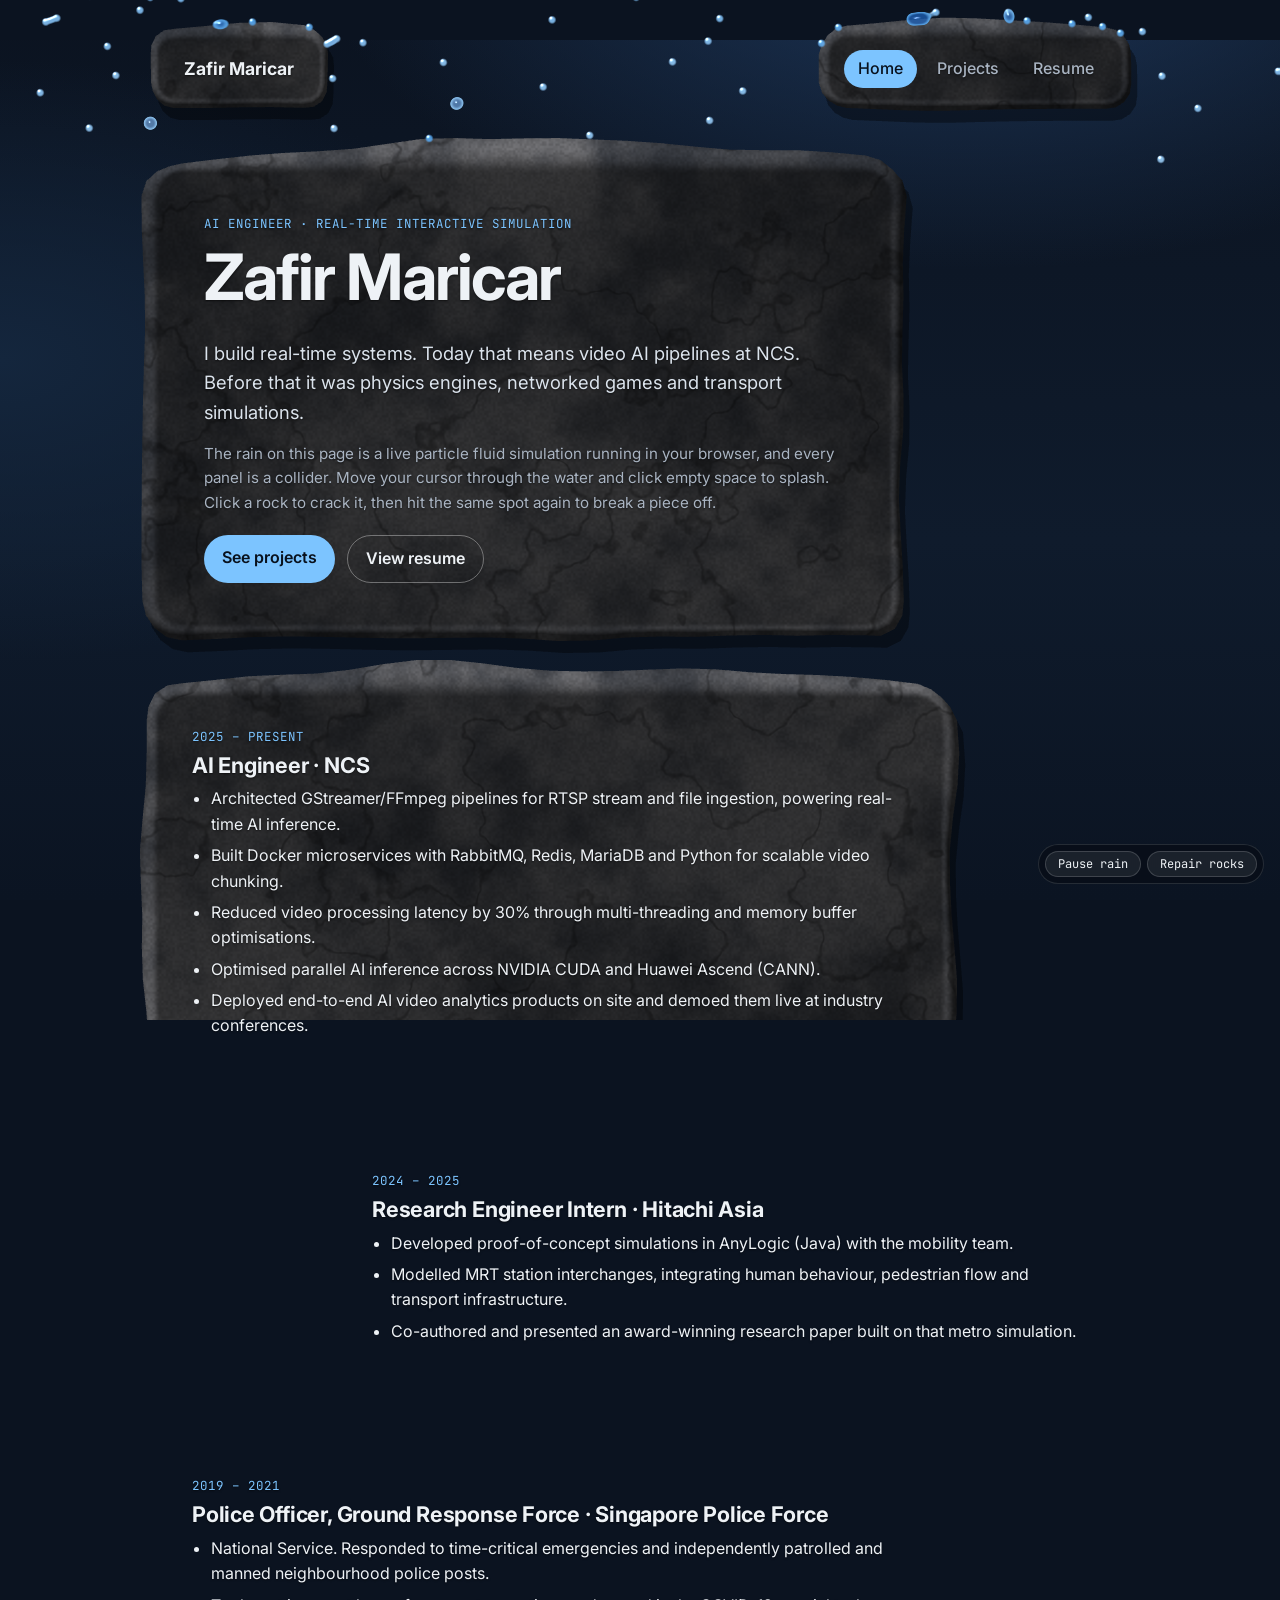
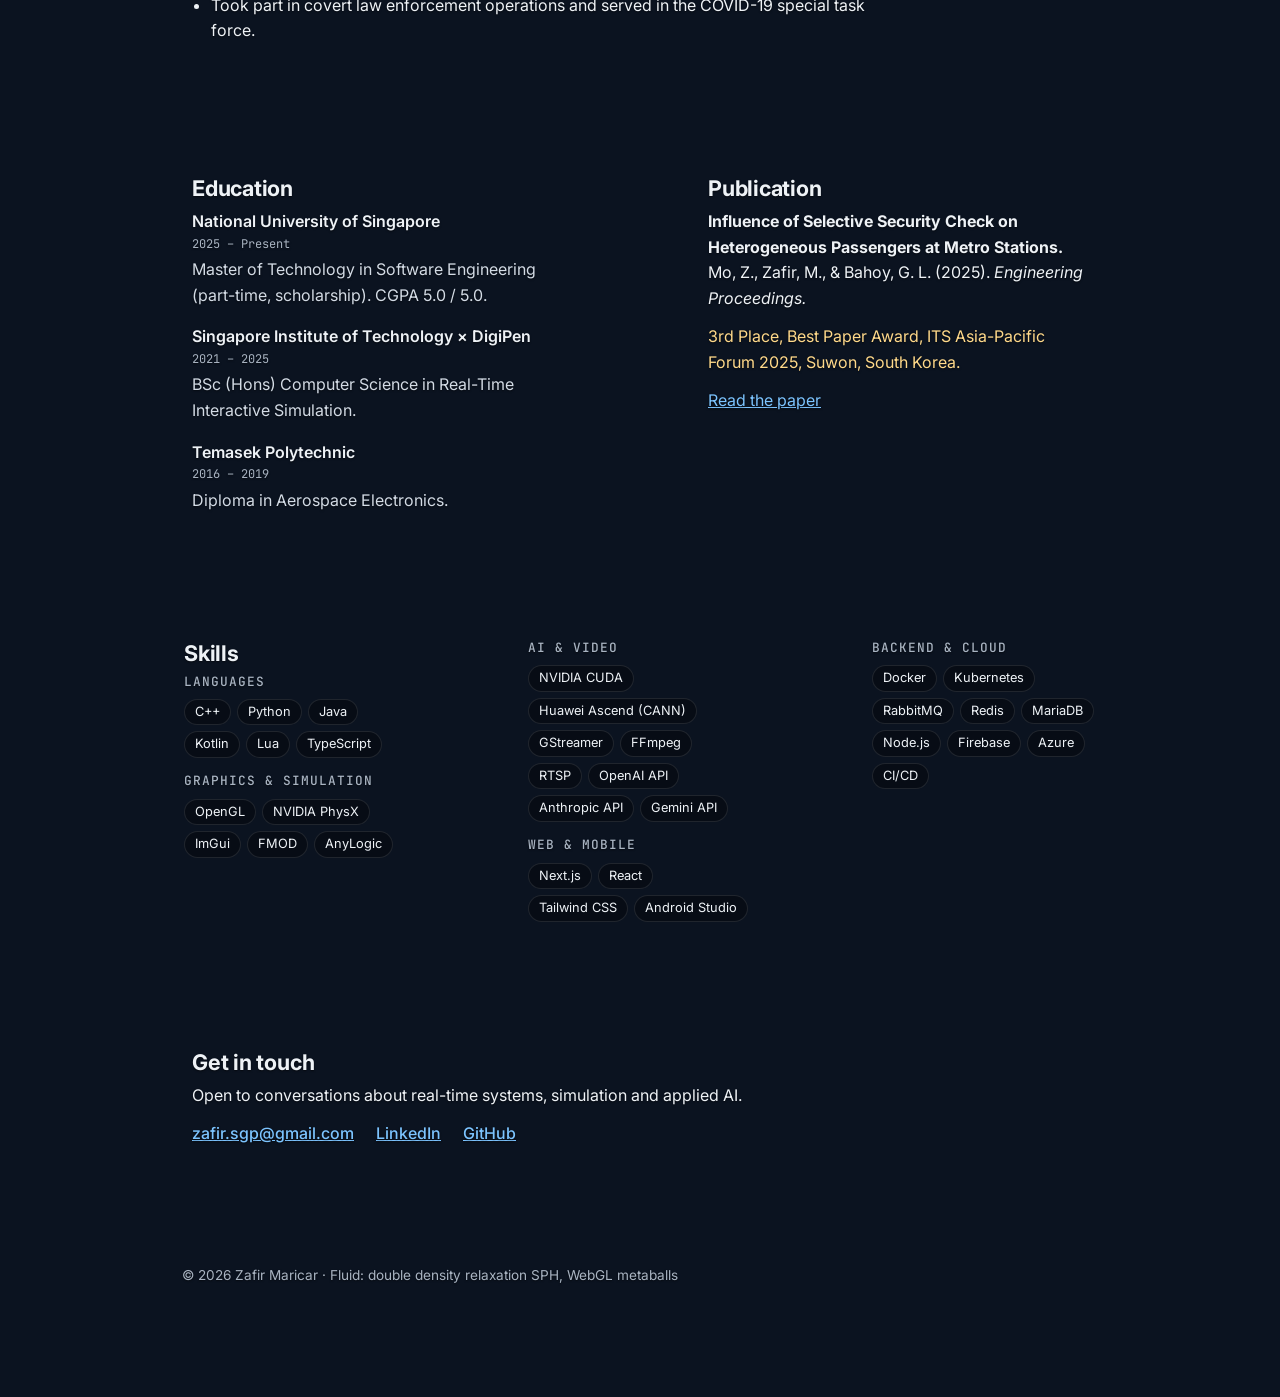
==== index.html @ 4c74050c "Go back to the static resume, from the doc's latest version Reverts the Google Doc embed, the phone " ====
<!doctype html>
<html lang="en">
<head>
  <meta charset="utf-8">
  <meta name="viewport" content="width=device-width, initial-scale=1">
  <title>Zafir Maricar · AI Engineer</title>
  <meta name="description" content="Zafir Maricar, AI Engineer at NCS. Computer Science in Real-Time Interactive Simulation (SIT × DigiPen). Real-time video AI, physics engines and simulation.">
  <meta name="theme-color" content="#0b1320">
  <link rel="preconnect" href="https://fonts.googleapis.com">
  <link rel="preconnect" href="https://fonts.gstatic.com" crossorigin>
  <link href="https://fonts.googleapis.com/css2?family=Inter:wght@400;500;600;700&family=JetBrains+Mono:wght@400;500&display=swap" rel="stylesheet">
  <link rel="stylesheet" href="css/style.css">
</head>
<body>
  <div id="sim-layer" aria-hidden="true"><canvas id="sim"></canvas></div>

  <div class="wrap">
    <header class="site-header">
      <div class="rock brand-rock"><a class="brand" href="#home">Zafir Maricar</a></div>
      <nav class="rock nav-rock" aria-label="Main">
        <a href="#home" data-tab="home">Home</a>
        <a href="#projects" data-tab="projects">Projects</a>
        <a href="#resume" data-tab="resume">Resume</a>
      </nav>
    </header>

    <main>
      <!-- Home -->
      <section class="page stack" data-page="home">
        <div class="rock hero">
          <p class="eyebrow">AI Engineer · Real-Time Interactive Simulation</p>
          <h1>Zafir Maricar</h1>
          <p class="lede">I build real-time systems. Today that means video AI pipelines at NCS. Before that it was physics engines, networked games and transport simulations.</p>
          <p class="hint">The rain on this page is a live particle fluid simulation running in your browser, and every panel is a collider. Move your cursor through the water and click empty space to splash. Click a rock to crack it, then hit the same spot again to break a piece off.</p>
          <div class="cta">
            <a class="button" href="#projects">See projects</a>
            <a class="button ghost" href="#resume">View resume</a>
          </div>
        </div>

        <div class="stagger">
          <article class="rock">
            <p class="eyebrow">2025 – Present</p>
            <h2>AI Engineer · NCS</h2>
            <ul>
              <li>Architected GStreamer/FFmpeg pipelines for RTSP stream and file ingestion, powering real-time AI inference.</li>
              <li>Built Docker microservices with RabbitMQ, Redis, MariaDB and Python for scalable video chunking.</li>
              <li>Reduced video processing latency by 30% through multi-threading and memory buffer optimisations.</li>
              <li>Optimised parallel AI inference across NVIDIA CUDA and Huawei Ascend (CANN).</li>
              <li>Deployed end-to-end AI video analytics products on site and demoed them live at industry conferences.</li>
            </ul>
          </article>

          <article class="rock">
            <p class="eyebrow">2024 – 2025</p>
            <h2>Research Engineer Intern · Hitachi Asia</h2>
            <ul>
              <li>Developed proof-of-concept simulations in AnyLogic (Java) with the mobility team.</li>
              <li>Modelled MRT station interchanges, integrating human behaviour, pedestrian flow and transport infrastructure.</li>
              <li>Co-authored and presented an award-winning research paper built on that metro simulation.</li>
            </ul>
          </article>

          <article class="rock">
            <p class="eyebrow">2019 – 2021</p>
            <h2>Police Officer, Ground Response Force · Singapore Police Force</h2>
            <ul>
              <li>National Service. Responded to time-critical emergencies and independently patrolled and manned neighbourhood police posts.</li>
              <li>Took part in covert law enforcement operations and served in the COVID-19 special task force.</li>
            </ul>
          </article>
        </div>

        <div class="grid-2">
          <article class="rock">
            <h2>Education</h2>
            <dl class="timeline">
              <dt>National University of Singapore <span>2025 – Present</span></dt>
              <dd>Master of Technology in Software Engineering (part-time, scholarship). CGPA 5.0 / 5.0.</dd>
              <dt>Singapore Institute of Technology × DigiPen <span>2021 – 2025</span></dt>
              <dd>BSc (Hons) Computer Science in Real-Time Interactive Simulation.</dd>
              <dt>Temasek Polytechnic <span>2016 – 2019</span></dt>
              <dd>Diploma in Aerospace Electronics.</dd>
            </dl>
          </article>

          <article class="rock">
            <h2>Publication</h2>
            <p><strong>Influence of Selective Security Check on Heterogeneous Passengers at Metro Stations.</strong><br>
              Mo, Z., Zafir, M., &amp; Bahoy, G. L. (2025). <em>Engineering Proceedings.</em></p>
            <p class="award">3rd Place, Best Paper Award, ITS Asia-Pacific Forum 2025, Suwon, South Korea.</p>
            <p><a href="https://doi.org/10.3390/engproc2025102003" target="_blank" rel="noopener">Read the paper</a></p>
          </article>
        </div>

        <div class="skills">
          <article class="rock skill-group">
            <h2>Skills</h2>
            <h3>Languages</h3>
            <ul class="chips"><li>C++</li><li>Python</li><li>Java</li><li>Kotlin</li><li>Lua</li><li>TypeScript</li></ul>
            <h3>Graphics &amp; Simulation</h3>
            <ul class="chips"><li>OpenGL</li><li>NVIDIA PhysX</li><li>ImGui</li><li>FMOD</li><li>AnyLogic</li></ul>
          </article>
          <article class="rock skill-group">
            <h3>AI &amp; Video</h3>
            <ul class="chips"><li>NVIDIA CUDA</li><li>Huawei Ascend (CANN)</li><li>GStreamer</li><li>FFmpeg</li><li>RTSP</li><li>OpenAI API</li><li>Anthropic API</li><li>Gemini API</li></ul>
            <h3>Web &amp; Mobile</h3>
            <ul class="chips"><li>Next.js</li><li>React</li><li>Tailwind CSS</li><li>Android Studio</li></ul>
          </article>
          <article class="rock skill-group">
            <h3>Backend &amp; Cloud</h3>
            <ul class="chips"><li>Docker</li><li>Kubernetes</li><li>RabbitMQ</li><li>Redis</li><li>MariaDB</li><li>Node.js</li><li>Firebase</li><li>Azure</li><li>CI/CD</li></ul>
          </article>
        </div>

        <article class="rock contact" id="contact">
          <h2>Get in touch</h2>
          <p>Open to conversations about real-time systems, simulation and applied AI.</p>
          <ul class="links">
            <li><a href="mailto:zafir.sgp@gmail.com">zafir.sgp@gmail.com</a></li>
            <li><a href="https://www.linkedin.com/in/mzafir" target="_blank" rel="noopener">LinkedIn</a></li>
            <li><a href="https://github.com/zafirmaricar" target="_blank" rel="noopener">GitHub</a></li>
          </ul>
        </article>
      </section>

      <!-- Projects -->
      <section class="page stack" data-page="projects" hidden>
        <div class="rock intro">
          <p class="eyebrow">Projects</p>
          <h1>Things I've built</h1>
          <p class="lede">Engines, games, apps and hackathon builds, mostly from scratch.</p>
        </div>

        <div class="grid-2">
          <article class="rock project">
            <p class="eyebrow">3D Game Engine</p>
            <h2>Torque Engine</h2>
            <p class="role">Product Manager · Physics &amp; Networking</p>
            <ul>
              <li>Directed 7 programmers and 3 designers to build a 3D game engine from scratch.</li>
              <li>Solely responsible for the engine's physics and networking systems, with a cloud database on Azure.</li>
              <li>Used it to build a physics-heavy kart racer in the style of Mario Kart.</li>
            </ul>
            <ul class="chips"><li>C++</li><li>Lua</li><li>Python</li><li>OpenGL</li><li>PhysX</li><li>ImGui</li><li>FMOD</li><li>Azure</li></ul>
          </article>

          <article class="rock project">
            <p class="eyebrow">3D Racing Game</p>
            <h2>Grapnel Scamper</h2>
            <p class="role">Product Manager · Physics &amp; Networking</p>
            <ul>
              <li>Racing game on a custom engine with grappling-hook traversal.</li>
              <li>Built track mesh colliders, vehicle suspension and an elastic joint for the grapnel.</li>
            </ul>
            <p><a href="https://www.youtube.com/watch?v=V1KspiZ0s40" target="_blank" rel="noopener">Watch gameplay</a></p>
          </article>

          <article class="rock project">
            <p class="eyebrow">AI Web App · AngelHack × DBS Hackathon</p>
            <h2>Foodkaki</h2>
            <p class="role">Team Lead</p>
            <ul>
              <li>Led a team of 4 to build a generative AI app that guides financial decisions on food purchases.</li>
              <li>Integrated the FairPrice API for live product prices, which judges praised for functionality.</li>
            </ul>
            <ul class="chips"><li>Next.js</li><li>Node.js</li><li>Tailwind CSS</li><li>Python</li><li>Gemini API</li></ul>
          </article>

          <article class="rock project">
            <p class="eyebrow">Android Fitness App</p>
            <h2>IPPT Buddy</h2>
            <p class="role">Sensor Programming</p>
            <ul>
              <li>Real-time tracker for sit-ups, push-ups and runs.</li>
              <li>Owned sensor programming with the gyroscope, accelerometer and proximity sensors.</li>
            </ul>
            <ul class="chips"><li>Kotlin</li><li>Android Studio</li><li>Firebase</li></ul>
          </article>
        </div>

        <article class="rock">
          <h2>Earlier game projects</h2>
          <dl class="timeline">
            <dt>ALEngine &amp; Pave <span>C++ · OpenGL</span></dt>
            <dd>A 2D engine built with few external libraries, where I did OpenGL rendering and the ECS data structures, and Pave, a turn-based puzzle RPG made with it.</dd>
            <dt>Ricochet <span>C++</span></dt>
            <dd>A 2D tactical tank shooter with bouncing bullets and destructible walls. Project Manager and Physics &amp; Graphics Programmer.</dd>
            <dt>Just Bounce <span>C</span></dt>
            <dd>A 2D platformer inspired by Nokia's Bounce, my first DigiPen project, in a team of five.</dd>
          </dl>
        </article>
      </section>

      <!-- Resume -->
      <section class="page stack" data-page="resume" hidden>
        <div class="resume-head">
          <h1 class="rock resume-title">Resume</h1>
          <div class="rock resume-download"><a class="button" href="assets/docs/Zafir_Maricar_Resume.pdf" download>Download PDF</a></div>
        </div>
        <div class="rock resume">
          <object class="resume-frame" data="assets/docs/Zafir_Maricar_Resume.pdf#view=FitH" type="application/pdf" aria-label="Resume of Zafir Maricar">
            <p class="resume-fallback">Your browser can't show the PDF here. <a href="assets/docs/Zafir_Maricar_Resume.pdf" target="_blank" rel="noopener">Open the resume</a> instead.</p>
          </object>
          <a class="resume-page" href="assets/docs/Zafir_Maricar_Resume.pdf" target="_blank" rel="noopener">
            <img src="assets/img/resume.webp" width="1224" height="1584" alt="Resume of Zafir Maricar. Opens the PDF." loading="lazy" decoding="async">
          </a>
        </div>
      </section>
    </main>

    <footer class="site-footer rock">
      <p>&copy; <span id="year"></span> Zafir Maricar · Fluid: double density relaxation SPH, WebGL metaballs</p>
    </footer>
  </div>

  <div id="chunks" aria-hidden="true"></div>

  <div class="hud" role="group" aria-label="Simulation controls">
    <button id="rain-toggle" type="button">Pause rain</button>
    <button id="repair" type="button">Repair rocks</button>
  </div>

  <script src="js/rocks.js"></script>
  <script src="js/fluid.js"></script>
  <script src="js/renderer.js"></script>
  <script src="js/fracture.js"></script>
  <script src="js/ducks.js"></script>
  <script src="js/main.js"></script>
</body>
</html>
---- css/style.css ----
:root {
  --text: #eef2f6;
  --muted: #a9b4c2;
  --accent: #7cc4ff;
  --accent-ink: #08111d;
  --max-width: 1040px;
  --gap: 76px;
  --rock-gap: 72px;
  --font: "Inter", system-ui, -apple-system, "Segoe UI", Roboto, sans-serif;
  --mono: "JetBrains Mono", ui-monospace, SFMono-Regular, Menlo, monospace;
}

*, *::before, *::after { box-sizing: border-box; }
[hidden] { display: none !important; }

html {
  background: #0b1320;
  /* No double-tap zoom, so two quick taps on a rock break it. Pinch zoom
     still works. */
  touch-action: manipulation;
  -webkit-tap-highlight-color: transparent;
}
a, button { -webkit-tap-highlight-color: rgba(124, 196, 255, 0.25); }

body {
  margin: 0;
  min-height: 100vh;
  font-family: var(--font);
  color: var(--text);
  line-height: 1.6;
  background:
    radial-gradient(1100px 600px at 75% -10%, #1f3a5f 0%, transparent 60%),
    radial-gradient(900px 500px at 0% 40%, #14263d 0%, transparent 60%),
    linear-gradient(180deg, #0b1320 0%, #0f1b2c 60%, #0b1422 100%);
  background-attachment: fixed;
}

/* The canvas scrolls with the page inside this page-sized layer; main.js
   moves it to the viewport each frame and sets its height. */
#sim-layer {
  position: absolute;
  left: 0;
  top: 0;
  width: 100%;
  overflow: hidden;
  z-index: 0;
  pointer-events: none;
  display: none;
}
.sim-on #sim-layer { display: block; }
#sim {
  position: absolute;
  left: 0;
  top: 0;
  display: block;
  width: 100%;
  will-change: transform;
}

.wrap {
  position: relative;
  z-index: 1;
  max-width: var(--max-width);
  margin: 0 auto;
  padding: 0 40px;
}

a { color: var(--accent); }
a:hover { color: #b3dcff; }

h1, h2, h3 { line-height: 1.15; margin: 0 0 0.4em; letter-spacing: -0.01em; }
h1 { font-size: clamp(2.4rem, 6vw, 4rem); letter-spacing: -0.03em; }
h2 { font-size: 1.35rem; }
h3 { font-size: 0.8rem; font-family: var(--mono); font-weight: 500; text-transform: uppercase; letter-spacing: 0.08em; color: var(--muted); }
p { margin: 0 0 0.8em; }
ul { margin: 0 0 0.8em; padding-left: 1.2em; }
li + li { margin-top: 0.35em; }

/* Rocks: panels that the fluid collides with. Without the simulation they
   fall back to a plain stone-coloured card. A rock shrink-wraps its content
   so empty space stays open for the water; separate groups get separate
   rocks, spaced far enough apart that their jagged rims don't merge. */
.rock {
  position: relative;
  width: fit-content;
  max-width: 100%;
  padding: 28px 32px;
  border-radius: 20px;
  background: linear-gradient(160deg, #3b4048, #262a30);
  box-shadow: 0 10px 30px rgba(0, 0, 0, 0.45);
}
.rock > :last-child { margin-bottom: 0; }
.sim-on .rock {
  background: transparent;
  box-shadow: none;
  text-shadow: 0 1px 2px rgba(0, 0, 0, 0.55);
}

.site-header {
  display: flex;
  justify-content: space-between;
  align-items: center;
  flex-wrap: wrap;
  gap: 56px var(--rock-gap);
  margin-top: 40px;
}
.rock.brand-rock { padding: 14px 24px; }
.rock.nav-rock { display: flex; gap: 6px; flex-wrap: wrap; padding: 10px 12px; }
.brand {
  font-weight: 700;
  font-size: 1.1rem;
  color: var(--text);
  text-decoration: none;
}
.nav-rock a {
  padding: 6px 14px;
  border-radius: 999px;
  color: var(--muted);
  text-decoration: none;
  font-weight: 500;
}
.nav-rock a:hover { color: var(--text); }
.nav-rock a.active { background: var(--accent); color: var(--accent-ink); text-shadow: none; }

.stack {
  display: flex;
  flex-direction: column;
  gap: var(--gap);
  padding: var(--gap) 0;
}

.stagger { display: flex; flex-direction: column; gap: var(--gap); }
.stagger > .rock { max-width: 780px; }
.stack > article.rock { max-width: 780px; }
.stagger > .rock:nth-child(even) { align-self: flex-end; }

.grid-2 {
  display: grid;
  grid-template-columns: repeat(2, minmax(0, 1fr));
  align-items: start;
  gap: var(--gap) var(--rock-gap);
}

.eyebrow {
  font-family: var(--mono);
  font-size: 0.78rem;
  text-transform: uppercase;
  letter-spacing: 0.08em;
  color: var(--accent);
  margin-bottom: 0.5em;
}

.hero { padding: 40px 44px; }
.lede { font-size: 1.15rem; color: #dbe3ec; max-width: 40rem; }
.hint { color: var(--muted); font-size: 0.95rem; max-width: 40rem; }

.cta { display: flex; gap: 12px; flex-wrap: wrap; margin-top: 20px; }
.button {
  display: inline-block;
  padding: 10px 18px;
  border-radius: 999px;
  background: var(--accent);
  color: var(--accent-ink);
  font-weight: 600;
  text-decoration: none;
  text-shadow: none;
}
.button:hover { background: #a6d6ff; color: var(--accent-ink); }
.button.ghost { background: transparent; color: var(--text); border: 1px solid rgba(255, 255, 255, 0.35); }
.button.ghost:hover { border-color: var(--text); }

.role { color: var(--muted); font-size: 0.95rem; }

.chips { list-style: none; padding: 0; display: flex; flex-wrap: wrap; gap: 6px; margin: 0.6em 0 0; }
.chips li {
  margin: 0;
  padding: 2px 10px;
  border-radius: 999px;
  font-size: 0.8rem;
  background: rgba(0, 0, 0, 0.32);
  border: 1px solid rgba(255, 255, 255, 0.1);
  text-shadow: none;
}

.skills {
  display: flex;
  flex-wrap: wrap;
  justify-content: space-between;
  align-items: flex-start;
  gap: var(--gap) var(--rock-gap);
}
.skills > .rock { max-width: calc((100% - 2 * var(--rock-gap)) / 3); }
.rock.skill-group { padding: 24px; }
.skill-group h3 { margin: 1.3em 0 0.2em; }
.skill-group > h3:first-child { margin-top: 0; }
.skill-group h2 + h3 { margin-top: 0.5em; }

.timeline { margin: 0; }
.timeline dt { font-weight: 600; margin-top: 1em; }
.timeline dt:first-child { margin-top: 0; }
.timeline dt span { display: block; font-family: var(--mono); font-size: 0.75rem; font-weight: 400; color: var(--muted); }
.timeline dd { margin: 0.2em 0 0; color: #d3dbe5; }

.award { color: #ffd98a; }

.links { list-style: none; padding: 0; display: flex; flex-wrap: wrap; gap: 10px 22px; font-weight: 500; }
.links li { margin: 0; }

.resume { width: 100%; padding: 16px; }
.resume-head { display: flex; justify-content: space-between; align-items: center; gap: 56px var(--rock-gap); flex-wrap: wrap; }
h1.rock.resume-title { font-size: 2rem; margin: 0; padding: 16px 28px; }
.rock.resume-download { padding: 16px 20px; }
.resume-frame {
  display: block;
  width: 100%;
  height: 82vh;
  min-height: 520px;
  border: 0;
  border-radius: 10px;
  background: #fff;
}
.resume-fallback { padding: 24px; color: #222; text-shadow: none; }
.resume-fallback a { color: #0b5cad; }
.resume-page { display: none; }
.resume-page img { display: block; width: 100%; height: auto; border-radius: 10px; }

.site-footer { margin-bottom: 96px; padding: 14px 22px; font-size: 0.85rem; color: var(--muted); }
.site-footer.rock { width: fit-content; padding: 14px 22px; }
.site-footer p { margin: 0; }

/* Text of broken-off chunks, positioned in document coordinates. */
#chunks {
  position: absolute;
  left: 0;
  top: 0;
  width: 100%;
  overflow: hidden;
  pointer-events: none;
  z-index: 2;
}
.rock.chunk { will-change: transform; }

.hud {
  position: fixed;
  right: 16px;
  bottom: 16px;
  z-index: 3;
  display: none;
  align-items: center;
  gap: 6px;
  padding: 6px;
  border-radius: 999px;
  background: rgba(8, 14, 24, 0.82);
  border: 1px solid rgba(255, 255, 255, 0.12);
  font: 12px var(--mono);
  color: var(--muted);
  backdrop-filter: blur(6px);
}
.sim-on .hud { display: flex; }
.hud button {
  font: inherit;
  color: var(--text);
  background: rgba(255, 255, 255, 0.08);
  border: 1px solid rgba(255, 255, 255, 0.16);
  border-radius: 999px;
  padding: 4px 12px;
  cursor: pointer;
}
.hud button:hover { background: rgba(255, 255, 255, 0.16); }

:focus-visible { outline: 2px solid var(--accent); outline-offset: 3px; }

@media (max-width: 980px) {
  .skills > .rock { max-width: calc((100% - var(--rock-gap)) / 2); }
}

@media (max-width: 700px) {
  /* Rims protrude ~25px above and below each rock; keep a channel between them. */
  :root { --gap: 84px; }
  .wrap { padding: 0 26px; }
  .rock { padding: 22px 20px; }
  .hero { padding: 28px 22px; }
  .site-header { margin-top: 28px; }
  .grid-2 { grid-template-columns: 1fr; }
  .skills { flex-direction: column; }
  /* Narrower, alternating rocks leave channels for the water to fall through. */
  .stagger > .rock, .grid-2 > .rock, .skills > .rock { max-width: 88%; }
  .stagger > .rock:nth-child(even), .grid-2 > .rock:nth-child(even), .skills > .rock:nth-child(even) { justify-self: end; align-self: flex-end; }
  .resume { padding: 10px; }
  .resume-frame { height: 70vh; min-height: 420px; }
}

/* Phones, and browsers without an inline PDF viewer, get an image of the
   page that opens the PDF when tapped. */
.no-pdf .resume-frame { display: none; }
.no-pdf .resume-page { display: block; }
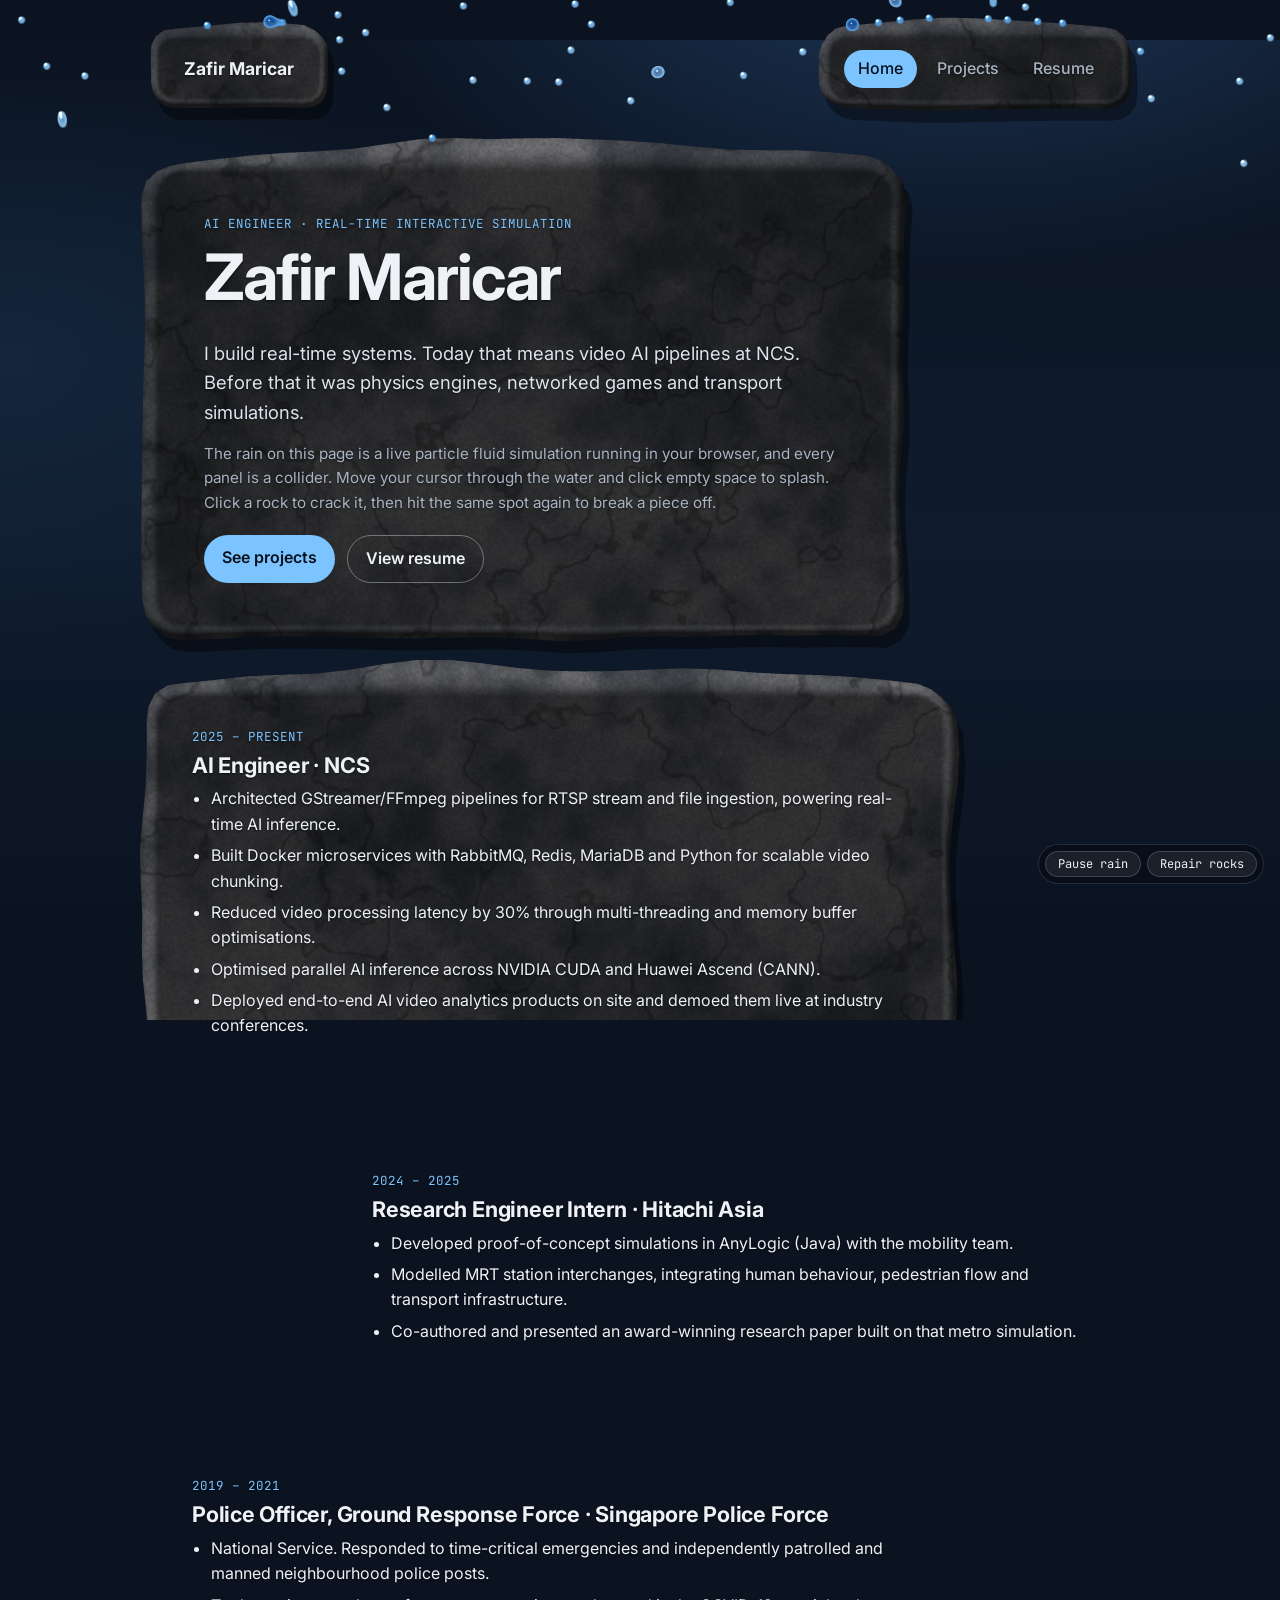
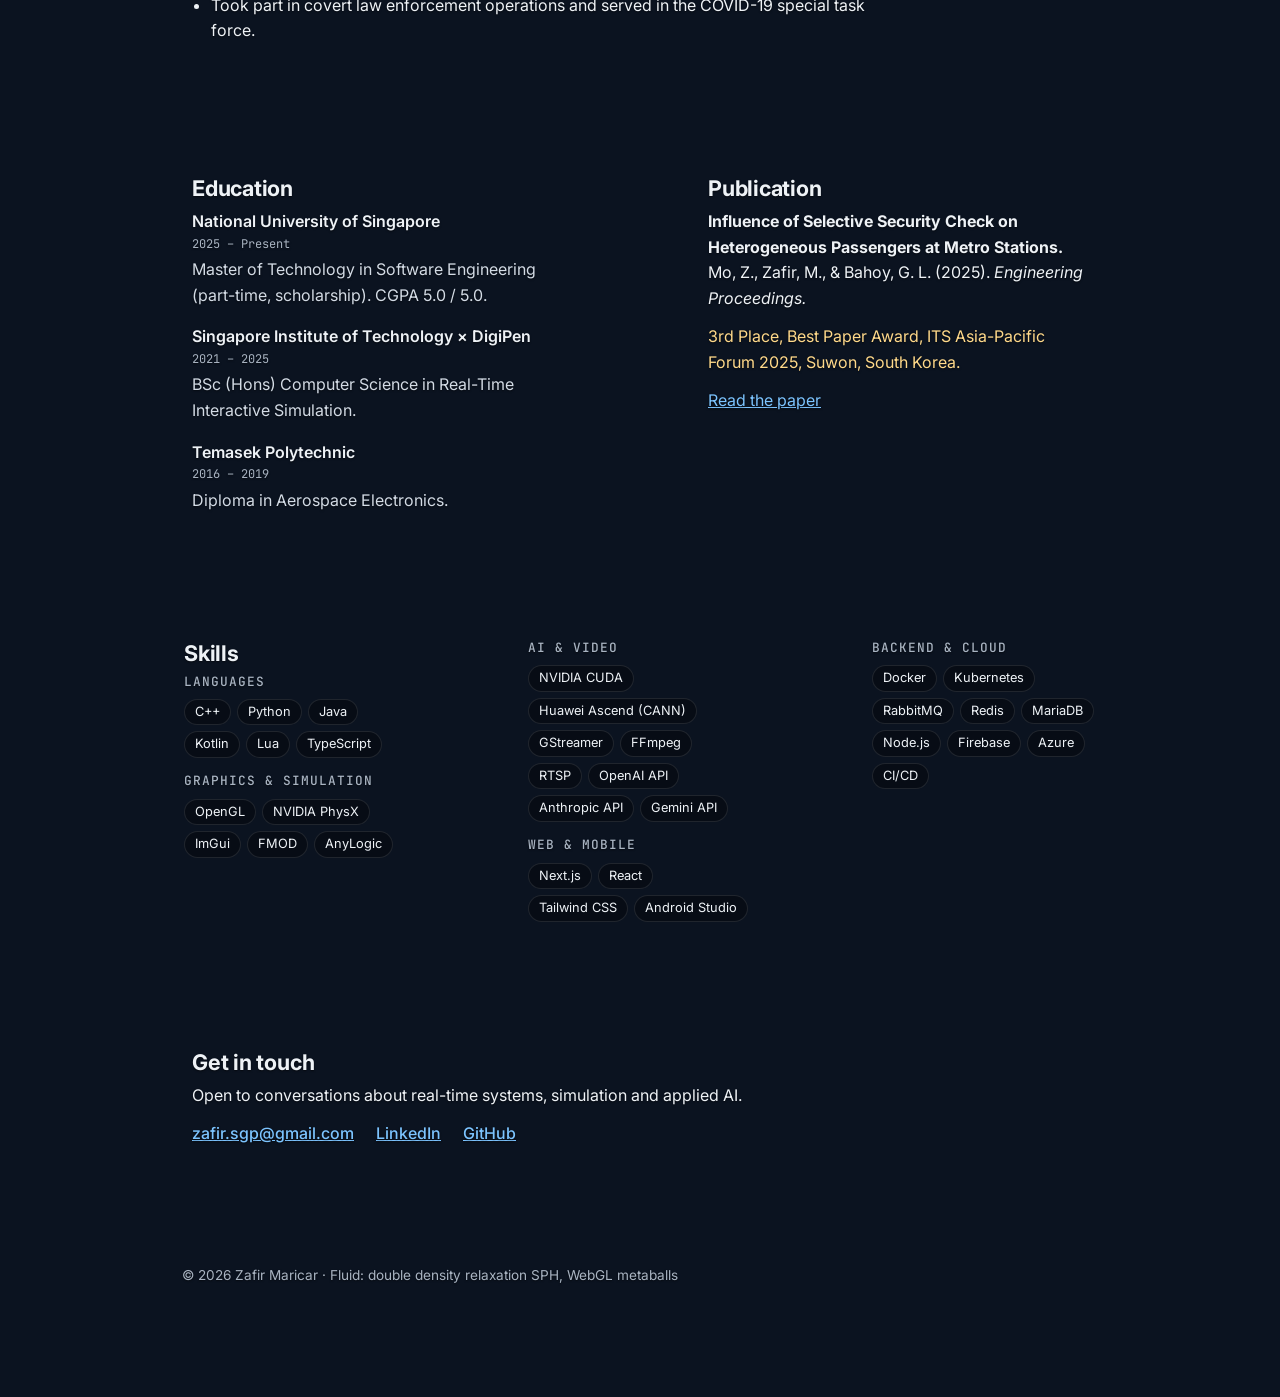
==== commit 920fb0fc: "Show the old Google Site's images and GIFs on the Projects tab The GIFs are now short looping videos" ====
--- a/index.html
+++ b/index.html
@@ -134,6 +134,21 @@
 
         <div class="grid-2">
           <article class="rock project">
+            <div class="gallery">
+              <div class="media" style="aspect-ratio: 600 / 376">
+                <video class="clip" data-poster="assets/img/projects/torque-engine-1.webp" width="600" height="376" muted loop playsinline preload="none" aria-label="Torque Engine clip: the kart racer running in the engine's editor">
+                  <source src="assets/img/projects/torque-engine-1.mp4" type='video/mp4; codecs="avc1.640020"'>
+                  <source src="assets/img/projects/torque-engine-1.webm" type='video/webm; codecs="vp9"'>
+                </video>
+                <img src="assets/img/projects/torque-engine-2.webp" width="960" height="540" alt="Torque Engine's editor with a kart's physics collider selected" loading="lazy" decoding="async" hidden>
+                <img src="assets/img/projects/torque-engine-3.webp" width="960" height="540" alt="Torque Engine's editor showing a desert race track" loading="lazy" decoding="async" hidden>
+              </div>
+              <div class="thumbs" role="group" aria-label="Torque Engine media">
+                <button type="button" class="thumb is-clip" aria-pressed="true" aria-label="Show the clip"><img src="assets/img/projects/torque-engine-1-thumb.webp" width="148" height="92" alt="" loading="lazy" decoding="async"></button>
+                <button type="button" class="thumb" aria-pressed="false" aria-label="Show the collider screenshot"><img src="assets/img/projects/torque-engine-2-thumb.webp" width="164" height="92" alt="" loading="lazy" decoding="async"></button>
+                <button type="button" class="thumb" aria-pressed="false" aria-label="Show the race track screenshot"><img src="assets/img/projects/torque-engine-3-thumb.webp" width="164" height="92" alt="" loading="lazy" decoding="async"></button>
+              </div>
+            </div>
             <p class="eyebrow">3D Game Engine</p>
             <h2>Torque Engine</h2>
             <p class="role">Product Manager · Physics &amp; Networking</p>
@@ -146,6 +161,21 @@
           </article>
 
           <article class="rock project">
+            <div class="gallery">
+              <div class="media" style="aspect-ratio: 600 / 376">
+                <video class="clip" data-poster="assets/img/projects/grapnel-scamper-2.webp" width="600" height="376" muted loop playsinline preload="none" aria-label="Grapnel Scamper gameplay clip">
+                  <source src="assets/img/projects/grapnel-scamper-2.mp4" type='video/mp4; codecs="avc1.640020"'>
+                  <source src="assets/img/projects/grapnel-scamper-2.webm" type='video/webm; codecs="vp9"'>
+                </video>
+                <img src="assets/img/projects/grapnel-scamper-1.webp" width="960" height="550" alt="Grapnel Scamper title art" loading="lazy" decoding="async" hidden>
+                <img src="assets/img/projects/grapnel-scamper-3.webp" width="960" height="540" alt="A Grapnel Scamper race, in first place on lap one" loading="lazy" decoding="async" hidden>
+              </div>
+              <div class="thumbs" role="group" aria-label="Grapnel Scamper media">
+                <button type="button" class="thumb is-clip" aria-pressed="true" aria-label="Show the clip"><img src="assets/img/projects/grapnel-scamper-2-thumb.webp" width="148" height="92" alt="" loading="lazy" decoding="async"></button>
+                <button type="button" class="thumb" aria-pressed="false" aria-label="Show the title art"><img src="assets/img/projects/grapnel-scamper-1-thumb.webp" width="160" height="92" alt="" loading="lazy" decoding="async"></button>
+                <button type="button" class="thumb" aria-pressed="false" aria-label="Show the race screenshot"><img src="assets/img/projects/grapnel-scamper-3-thumb.webp" width="164" height="92" alt="" loading="lazy" decoding="async"></button>
+              </div>
+            </div>
             <p class="eyebrow">3D Racing Game</p>
             <h2>Grapnel Scamper</h2>
             <p class="role">Product Manager · Physics &amp; Networking</p>
@@ -153,7 +183,6 @@
               <li>Racing game on a custom engine with grappling-hook traversal.</li>
               <li>Built track mesh colliders, vehicle suspension and an elastic joint for the grapnel.</li>
             </ul>
-            <p><a href="https://www.youtube.com/watch?v=V1KspiZ0s40" target="_blank" rel="noopener">Watch gameplay</a></p>
           </article>
 
           <article class="rock project">
@@ -168,6 +197,10 @@
           </article>
 
           <article class="rock project">
+            <a class="media" href="https://www.youtube.com/watch?v=V1KspiZ0s40" target="_blank" rel="noopener" data-youtube="V1KspiZ0s40" data-title="IPPT Buddy video (YouTube)" style="aspect-ratio: 16 / 9" aria-label="Play the IPPT Buddy video">
+              <img src="assets/img/projects/ippt-buddy.webp" width="960" height="540" alt="" loading="lazy" decoding="async">
+              <span class="media-play"></span>
+            </a>
             <p class="eyebrow">Android Fitness App</p>
             <h2>IPPT Buddy</h2>
             <p class="role">Sensor Programming</p>
@@ -179,17 +212,104 @@
           </article>
         </div>
 
-        <article class="rock">
-          <h2>Earlier game projects</h2>
-          <dl class="timeline">
-            <dt>ALEngine &amp; Pave <span>C++ · OpenGL</span></dt>
-            <dd>A 2D engine built with few external libraries, where I did OpenGL rendering and the ECS data structures, and Pave, a turn-based puzzle RPG made with it.</dd>
-            <dt>Ricochet <span>C++</span></dt>
-            <dd>A 2D tactical tank shooter with bouncing bullets and destructible walls. Project Manager and Physics &amp; Graphics Programmer.</dd>
-            <dt>Just Bounce <span>C</span></dt>
-            <dd>A 2D platformer inspired by Nokia's Bounce, my first DigiPen project, in a team of five.</dd>
-          </dl>
-        </article>
+        <h2 class="rock section-title">Earlier game projects</h2>
+
+        <div class="grid-2">
+          <article class="rock project">
+            <div class="media" style="aspect-ratio: 600 / 322">
+              <video class="clip" data-poster="assets/img/projects/alengine-1.webp" width="600" height="322" muted loop playsinline preload="none" aria-label="ALEngine clip: a level running in the engine's editor">
+                <source src="assets/img/projects/alengine-1.mp4" type='video/mp4; codecs="avc1.640020"'>
+                <source src="assets/img/projects/alengine-1.webm" type='video/webm; codecs="vp9"'>
+              </video>
+            </div>
+            <p class="eyebrow">2D Game Engine</p>
+            <h2>ALEngine</h2>
+            <p class="role">Graphics &amp; Data Structures</p>
+            <ul>
+              <li>A 2D engine built from scratch in C++ with few external libraries.</li>
+              <li>Wrote its OpenGL rendering and the data structures behind its Entity Component System.</li>
+            </ul>
+            <ul class="chips"><li>C++</li><li>OpenGL</li></ul>
+          </article>
+
+          <article class="rock project">
+            <div class="gallery">
+              <div class="media" style="aspect-ratio: 600 / 338">
+                <video class="clip" data-poster="assets/img/projects/pave-2.webp" width="600" height="338" muted loop playsinline preload="none" aria-label="Pave gameplay clip">
+                  <source src="assets/img/projects/pave-2.mp4" type='video/mp4; codecs="avc1.640020"'>
+                  <source src="assets/img/projects/pave-2.webm" type='video/webm; codecs="vp9"'>
+                </video>
+                <img src="assets/img/projects/pave-1.webp" width="640" height="640" alt="Pave logo" loading="lazy" decoding="async" hidden>
+              </div>
+              <div class="thumbs" role="group" aria-label="Pave media">
+                <button type="button" class="thumb is-clip" aria-pressed="true" aria-label="Show the clip"><img src="assets/img/projects/pave-2-thumb.webp" width="164" height="92" alt="" loading="lazy" decoding="async"></button>
+                <button type="button" class="thumb" aria-pressed="false" aria-label="Show the logo"><img src="assets/img/projects/pave-1-thumb.webp" width="92" height="92" alt="" loading="lazy" decoding="async"></button>
+              </div>
+            </div>
+            <p class="eyebrow">2D Puzzle RPG</p>
+            <h2>Pave</h2>
+            <p class="role">Graphics &amp; Data Structures</p>
+            <ul>
+              <li>A turn-based puzzle RPG built on ALEngine.</li>
+              <li>With the engine done early, the spare time went into polish and a cinematic story.</li>
+            </ul>
+            <ul class="chips"><li>C++</li><li>OpenGL</li></ul>
+          </article>
+
+          <article class="rock project">
+            <div class="gallery">
+              <div class="media" style="aspect-ratio: 600 / 506">
+                <video class="clip" data-poster="assets/img/projects/ricochet-1.webp" width="600" height="506" muted loop playsinline preload="none" aria-label="Ricochet clip: shots bouncing off walls and breaking them">
+                  <source src="assets/img/projects/ricochet-1.mp4" type='video/mp4; codecs="avc1.640020"'>
+                  <source src="assets/img/projects/ricochet-1.webm" type='video/webm; codecs="vp9"'>
+                </video>
+                <video class="clip" data-poster="assets/img/projects/ricochet-2.webp" width="600" height="492" muted loop playsinline preload="none" aria-label="Ricochet clip: lining up a bank shot" hidden>
+                  <source src="assets/img/projects/ricochet-2.mp4" type='video/mp4; codecs="avc1.640020"'>
+                  <source src="assets/img/projects/ricochet-2.webm" type='video/webm; codecs="vp9"'>
+                </video>
+              </div>
+              <div class="thumbs" role="group" aria-label="Ricochet media">
+                <button type="button" class="thumb is-clip" aria-pressed="true" aria-label="Show the first clip"><img src="assets/img/projects/ricochet-1-thumb.webp" width="110" height="92" alt="" loading="lazy" decoding="async"></button>
+                <button type="button" class="thumb is-clip" aria-pressed="false" aria-label="Show the second clip"><img src="assets/img/projects/ricochet-2-thumb.webp" width="112" height="92" alt="" loading="lazy" decoding="async"></button>
+              </div>
+            </div>
+            <p class="eyebrow">2D Tactical Shooter</p>
+            <h2>Ricochet</h2>
+            <p class="role">Project Manager · Physics &amp; Graphics</p>
+            <ul>
+              <li>Pilot a tank whose shots ricochet off walls in a destructible level.</li>
+              <li>One of only two core programmers: built the ricochet physics, the destructible terrain and the particle system.</li>
+            </ul>
+            <ul class="chips"><li>C++</li></ul>
+          </article>
+
+          <article class="rock project">
+            <div class="gallery">
+              <div class="media" style="aspect-ratio: 512 / 464; background: #fff">
+                <video class="clip" data-poster="assets/img/projects/just-bounce-1.webp" width="512" height="464" muted loop playsinline preload="none" aria-label="Just Bounce clip: bouncing past spikes">
+                  <source src="assets/img/projects/just-bounce-1.mp4" type='video/mp4; codecs="avc1.640020"'>
+                  <source src="assets/img/projects/just-bounce-1.webm" type='video/webm; codecs="vp9"'>
+                </video>
+                <video class="clip" data-poster="assets/img/projects/just-bounce-2.webp" width="600" height="488" muted loop playsinline preload="none" aria-label="Just Bounce clip: bouncing past enemies" hidden>
+                  <source src="assets/img/projects/just-bounce-2.mp4" type='video/mp4; codecs="avc1.640020"'>
+                  <source src="assets/img/projects/just-bounce-2.webm" type='video/webm; codecs="vp9"'>
+                </video>
+              </div>
+              <div class="thumbs" role="group" aria-label="Just Bounce media">
+                <button type="button" class="thumb is-clip" aria-pressed="true" aria-label="Show the first clip"><img src="assets/img/projects/just-bounce-1-thumb.webp" width="102" height="92" alt="" loading="lazy" decoding="async"></button>
+                <button type="button" class="thumb is-clip" aria-pressed="false" aria-label="Show the second clip"><img src="assets/img/projects/just-bounce-2-thumb.webp" width="114" height="92" alt="" loading="lazy" decoding="async"></button>
+              </div>
+            </div>
+            <p class="eyebrow">2D Platformer</p>
+            <h2>Just Bounce</h2>
+            <p class="role">Project Manager · Physics &amp; Graphics</p>
+            <ul>
+              <li>My first DigiPen project, a spin on Bounce from old Nokia phones, made with a team of five.</li>
+              <li>Spent many hours tuning the bounce physics and the collisions with the level.</li>
+            </ul>
+            <ul class="chips"><li>C</li></ul>
+          </article>
+        </div>
       </section>
 
       <!-- Resume -->
@@ -226,6 +346,7 @@
   <script src="js/renderer.js"></script>
   <script src="js/fracture.js"></script>
   <script src="js/ducks.js"></script>
+  <script src="js/media.js"></script>
   <script src="js/main.js"></script>
 </body>
 </html>
--- a/css/style.css
+++ b/css/style.css
@@ -202,6 +202,120 @@
 .timeline dd { margin: 0.2em 0 0; color: #d3dbe5; }
 
 .award { color: #ffd98a; }
+
+h2.rock.section-title { margin: 0; padding: 16px 26px; }
+
+/* Project media is set into its rock like a window cut in the stone. */
+.media {
+  position: relative;
+  display: block;
+  margin: 0 0 22px;
+  border-radius: 10px;
+  overflow: hidden;
+  background: #05080d;
+  box-shadow: 0 0 0 1px rgba(0, 0, 0, 0.6), 0 1px 0 1px rgba(255, 255, 255, 0.07);
+  text-shadow: none;
+}
+.media::after {
+  content: "";
+  position: absolute;
+  inset: 0;
+  border-radius: inherit;
+  box-shadow: inset 0 3px 12px rgba(0, 0, 0, 0.7);
+  pointer-events: none;
+}
+/* Each slot takes its shape from an inline aspect-ratio; items of another
+   shape are letterboxed rather than resizing the rock. */
+.media > img, .media > video, .media > canvas { display: block; width: 100%; height: 100%; object-fit: contain; }
+.media-frame { display: block; width: 100%; height: 100%; border: 0; background: #000; }
+.media-cracks { position: absolute; inset: 0; width: 100%; height: 100%; overflow: hidden; pointer-events: none; }
+.gallery { margin: 0 0 22px; }
+.gallery > .media { margin-bottom: 10px; }
+.thumbs { display: flex; flex-wrap: wrap; gap: 8px; }
+.thumb {
+  position: relative;
+  padding: 0;
+  border: 0;
+  border-radius: 6px;
+  overflow: hidden;
+  background: #05080d;
+  box-shadow: 0 0 0 1px rgba(0, 0, 0, 0.6);
+  opacity: 0.55;
+  cursor: pointer;
+  transition: opacity 0.15s;
+}
+.thumb img { display: block; width: auto; height: 46px; }
+.thumb:hover { opacity: 0.85; }
+.thumb:focus-visible { opacity: 1; }
+.thumb[aria-pressed="true"] { opacity: 1; box-shadow: 0 0 0 2px var(--accent); }
+/* Clips get a small play mark. */
+.thumb.is-clip::after {
+  content: "";
+  position: absolute;
+  right: 5px;
+  bottom: 5px;
+  border-style: solid;
+  border-width: 5px 0 5px 8px;
+  border-color: transparent transparent transparent #fff;
+  filter: drop-shadow(0 0 2px #000);
+}
+.media-play {
+  position: absolute;
+  inset: 0;
+  z-index: 1;
+  width: 64px;
+  height: 64px;
+  margin: auto;
+  padding: 0;
+  border: 1px solid rgba(255, 255, 255, 0.4);
+  border-radius: 50%;
+  background: rgba(8, 14, 24, 0.72);
+  cursor: pointer;
+}
+.media-play::before {
+  content: "";
+  position: absolute;
+  left: 25px;
+  top: 19px;
+  border-style: solid;
+  border-width: 13px 0 13px 21px;
+  border-color: transparent transparent transparent var(--text);
+}
+.media-play:hover, a.media:hover .media-play { background: var(--accent); border-color: var(--accent); }
+.media-play:hover::before, a.media:hover .media-play::before { border-left-color: var(--accent-ink); }
+/* Pause/play toggle in the corner of every clip. */
+.media-toggle {
+  position: absolute;
+  right: 8px;
+  bottom: 8px;
+  z-index: 1;
+  width: 36px;
+  height: 36px;
+  padding: 0;
+  border: 1px solid rgba(255, 255, 255, 0.35);
+  border-radius: 50%;
+  background: rgba(8, 14, 24, 0.6);
+  opacity: 0.8;
+  cursor: pointer;
+}
+.media-toggle:hover, .media-toggle:focus-visible { opacity: 1; background: rgba(8, 14, 24, 0.85); }
+.media-toggle::before {
+  content: "";
+  position: absolute;
+  left: 13px;
+  top: 10px;
+  border-style: solid;
+  border-width: 7px 0 7px 11px;
+  border-color: transparent transparent transparent var(--text);
+}
+.media-toggle.is-playing::before {
+  left: 11px;
+  width: 4px;
+  height: 14px;
+  border: 0;
+  background: var(--text);
+  box-shadow: 8px 0 0 var(--text);
+}
 
 .links { list-style: none; padding: 0; display: flex; flex-wrap: wrap; gap: 10px 22px; font-weight: 500; }
 .links li { margin: 0; }
@@ -286,6 +400,7 @@
   /* Narrower, alternating rocks leave channels for the water to fall through. */
   .stagger > .rock, .grid-2 > .rock, .skills > .rock { max-width: 88%; }
   .stagger > .rock:nth-child(even), .grid-2 > .rock:nth-child(even), .skills > .rock:nth-child(even) { justify-self: end; align-self: flex-end; }
+  h2.rock.section-title { padding: 14px 20px; }
   .resume { padding: 10px; }
   .resume-frame { height: 70vh; min-height: 420px; }
 }
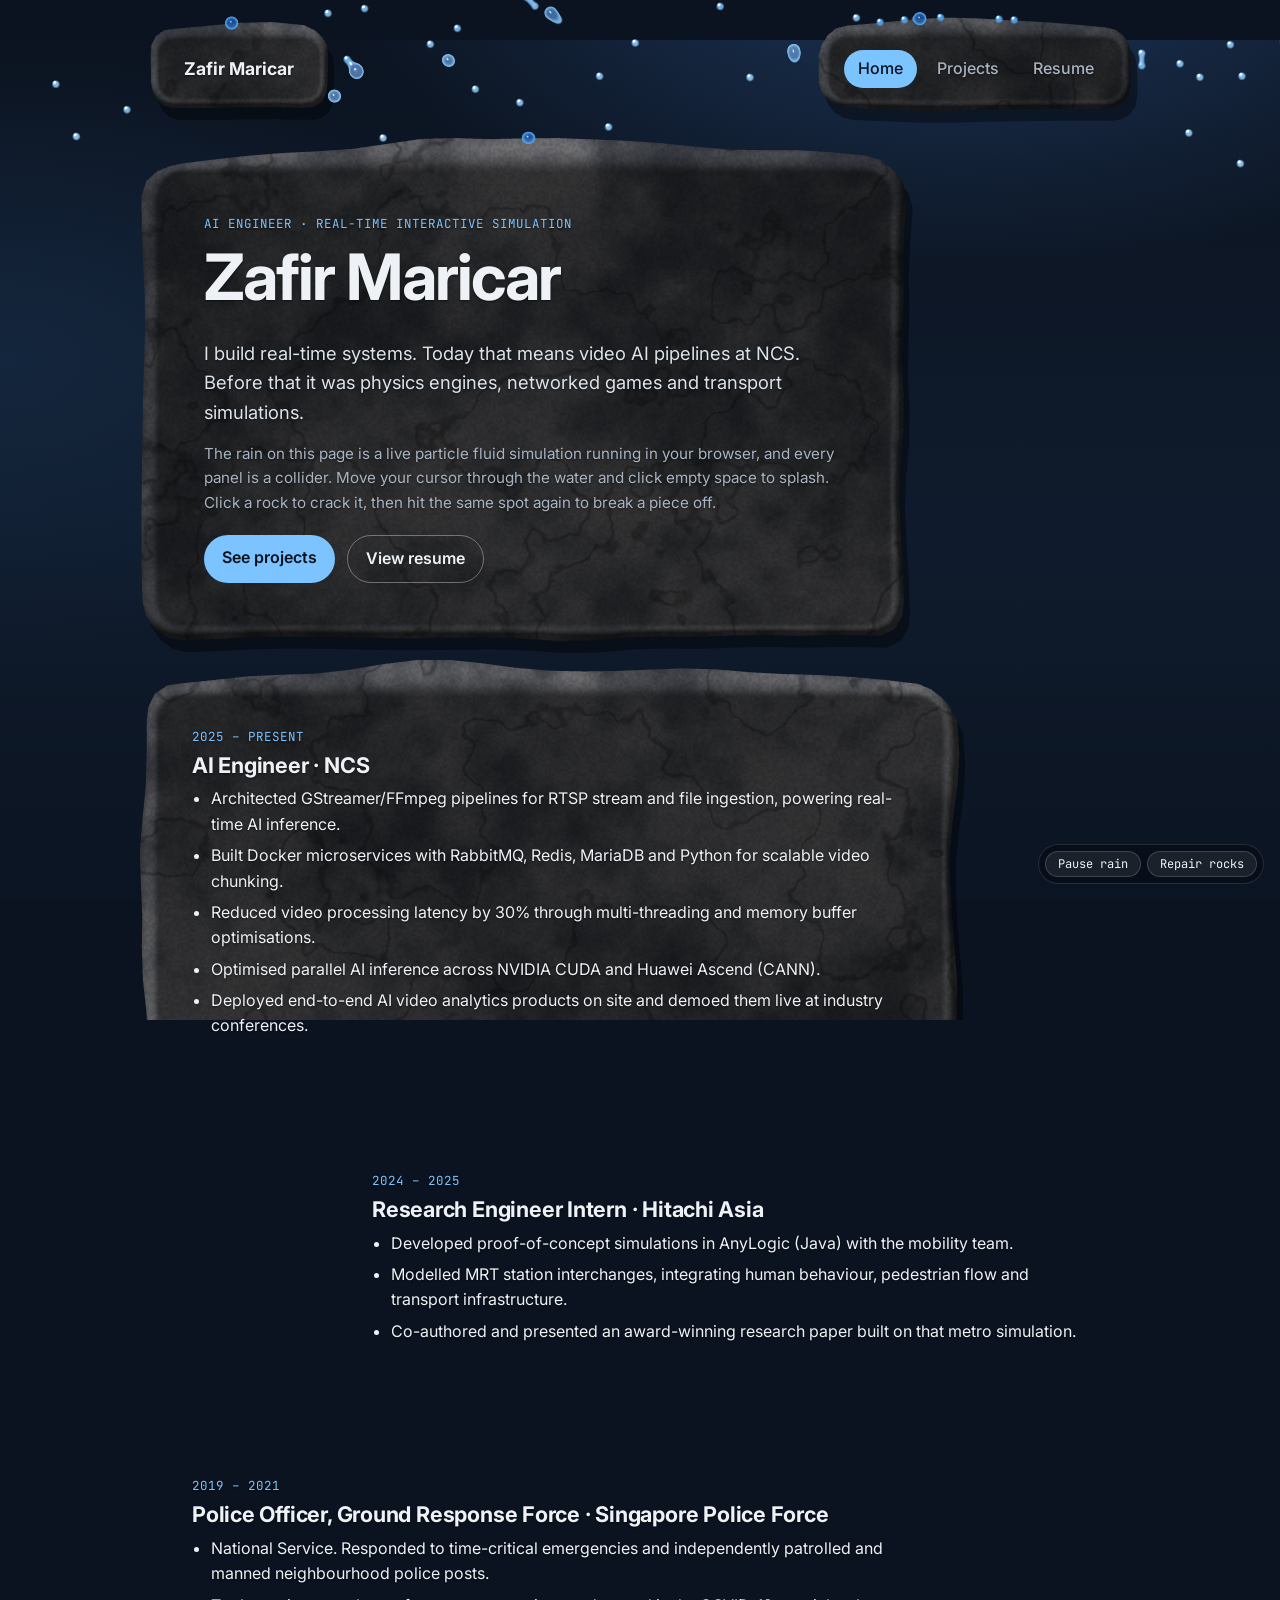
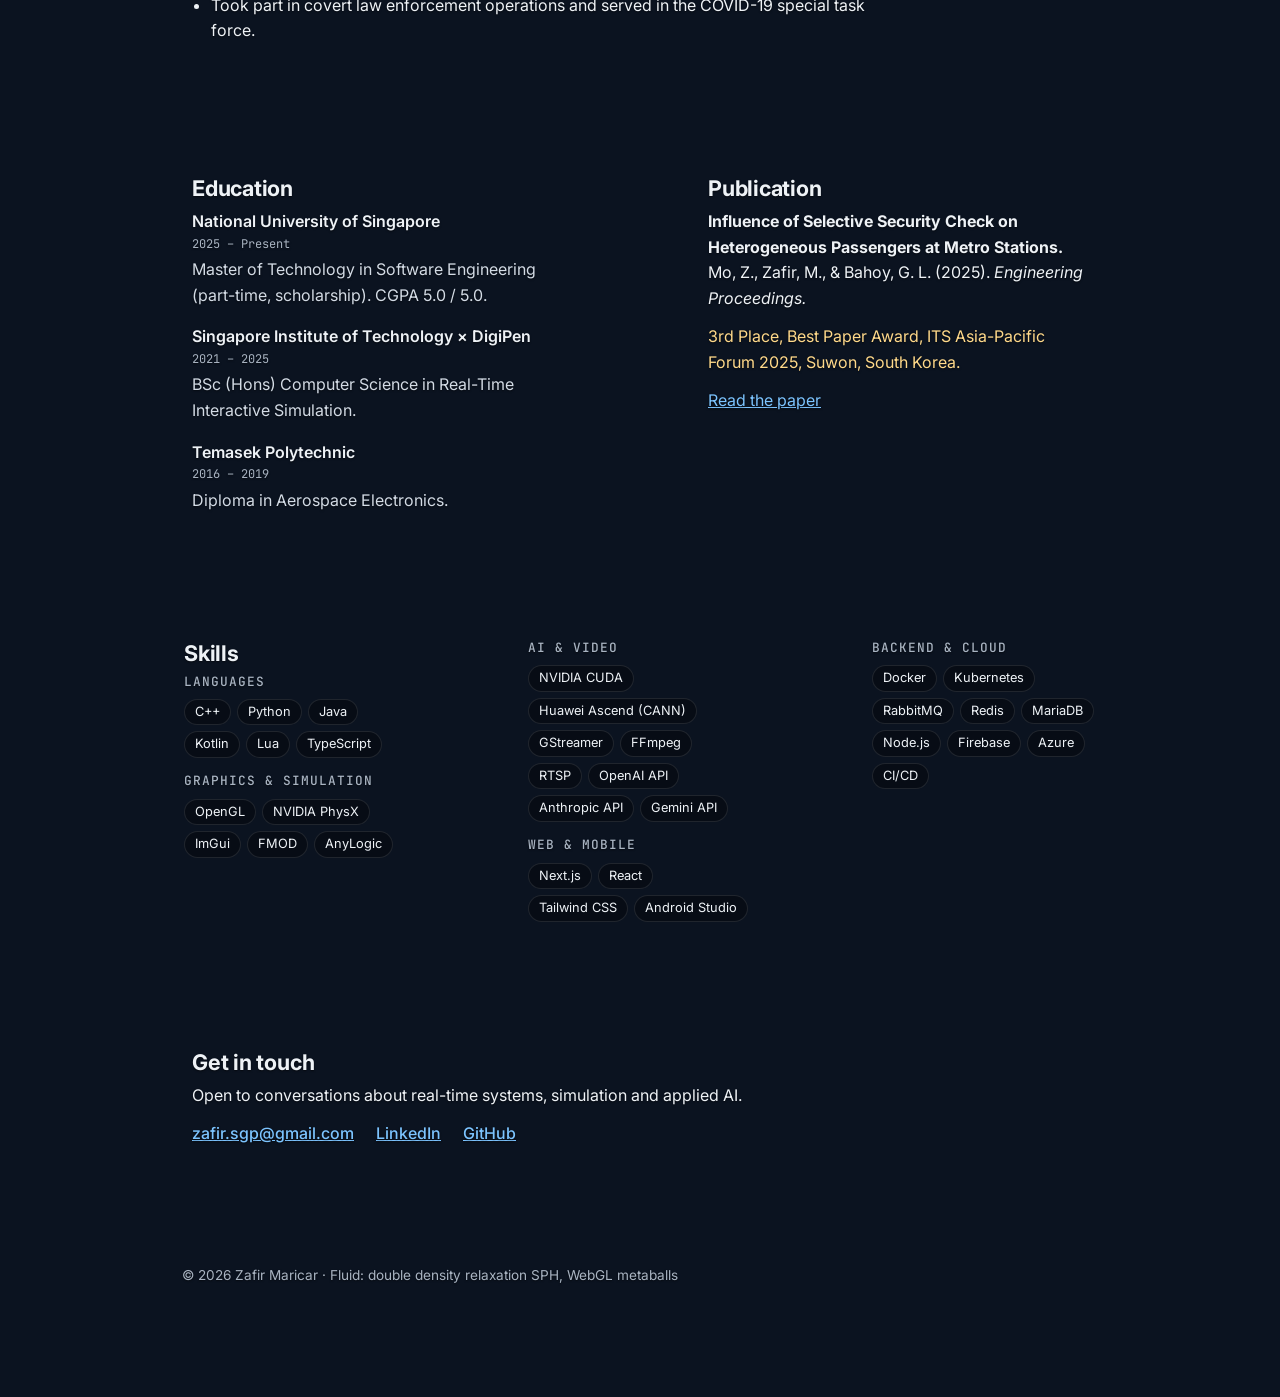
==== commit a2cf65c1: "Render the resume's phone image" ====
--- a/index.html
+++ b/index.html
@@ -323,7 +323,7 @@
             <p class="resume-fallback">Your browser can't show the PDF here. <a href="assets/docs/Zafir_Maricar_Resume.pdf" target="_blank" rel="noopener">Open the resume</a> instead.</p>
           </object>
           <a class="resume-page" href="assets/docs/Zafir_Maricar_Resume.pdf" target="_blank" rel="noopener">
-            <img src="assets/img/resume.webp" width="1224" height="1584" alt="Resume of Zafir Maricar. Opens the PDF." loading="lazy" decoding="async">
+            <img src="assets/img/resume.webp" width="1192" height="1684" alt="Resume of Zafir Maricar. Opens the PDF." loading="lazy" decoding="async">
           </a>
         </div>
       </section>
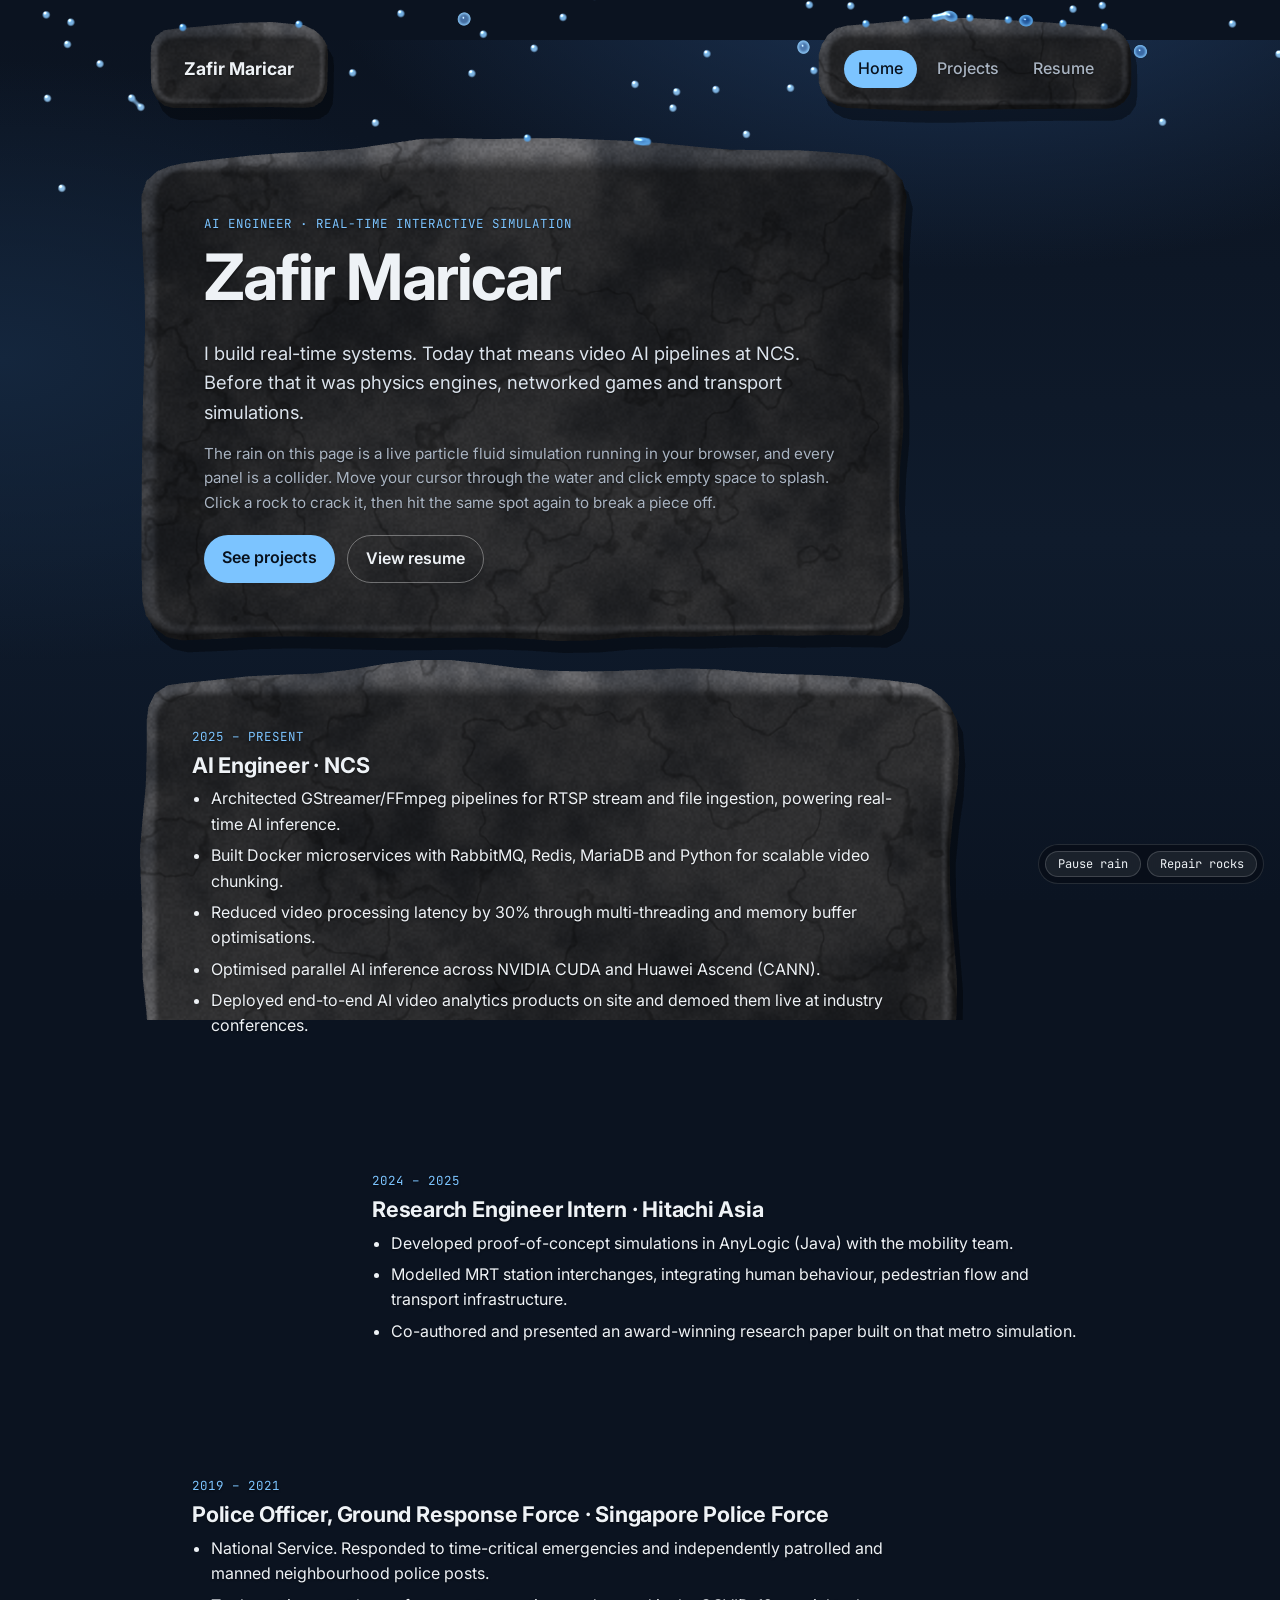
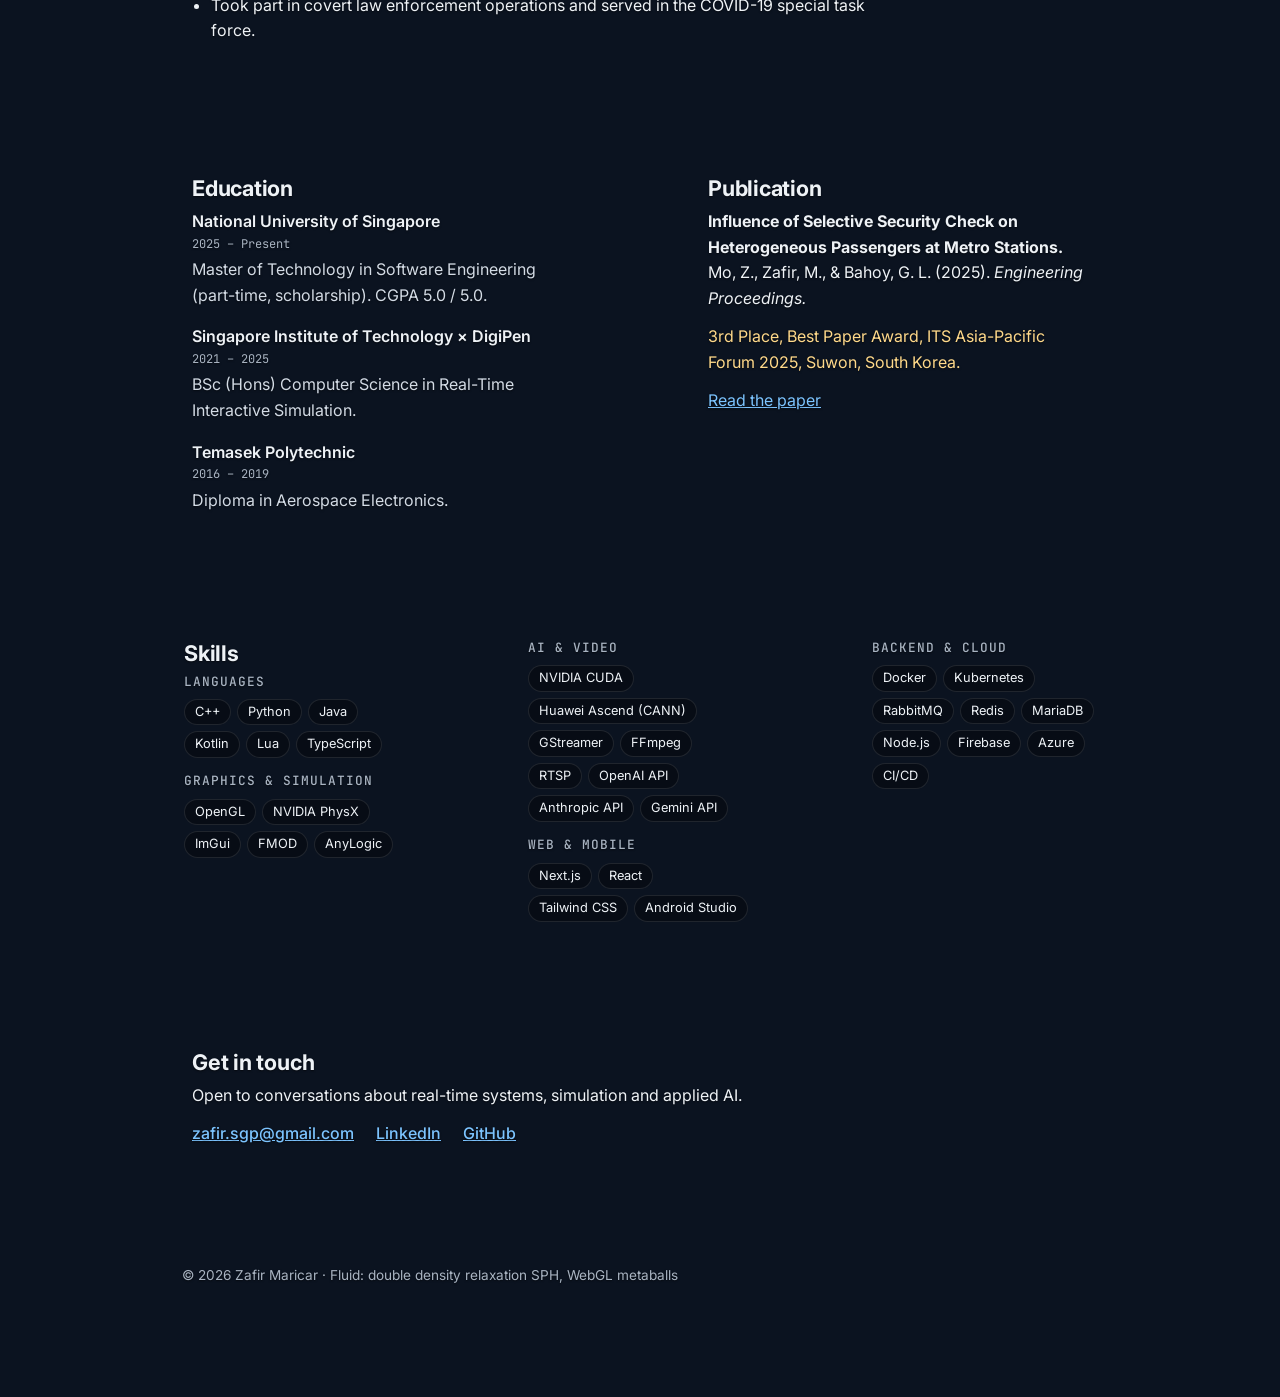
==== commit 5cdca6ad: "Version the resume links so updates aren't hidden by caches The PDF and phone image keep the same fi" ====
--- a/index.html
+++ b/index.html
@@ -316,14 +316,14 @@
       <section class="page stack" data-page="resume" hidden>
         <div class="resume-head">
           <h1 class="rock resume-title">Resume</h1>
-          <div class="rock resume-download"><a class="button" href="assets/docs/Zafir_Maricar_Resume.pdf" download>Download PDF</a></div>
+          <div class="rock resume-download"><a class="button" href="assets/docs/Zafir_Maricar_Resume.pdf?v=2a6d3c78" download="Zafir_Maricar_Resume.pdf">Download PDF</a></div>
         </div>
         <div class="rock resume">
-          <object class="resume-frame" data="assets/docs/Zafir_Maricar_Resume.pdf#view=FitH" type="application/pdf" aria-label="Resume of Zafir Maricar">
-            <p class="resume-fallback">Your browser can't show the PDF here. <a href="assets/docs/Zafir_Maricar_Resume.pdf" target="_blank" rel="noopener">Open the resume</a> instead.</p>
+          <object class="resume-frame" data="assets/docs/Zafir_Maricar_Resume.pdf?v=2a6d3c78#view=FitH" type="application/pdf" aria-label="Resume of Zafir Maricar">
+            <p class="resume-fallback">Your browser can't show the PDF here. <a href="assets/docs/Zafir_Maricar_Resume.pdf?v=2a6d3c78" target="_blank" rel="noopener">Open the resume</a> instead.</p>
           </object>
-          <a class="resume-page" href="assets/docs/Zafir_Maricar_Resume.pdf" target="_blank" rel="noopener">
-            <img src="assets/img/resume.webp" width="1192" height="1684" alt="Resume of Zafir Maricar. Opens the PDF." loading="lazy" decoding="async">
+          <a class="resume-page" href="assets/docs/Zafir_Maricar_Resume.pdf?v=2a6d3c78" target="_blank" rel="noopener">
+            <img src="assets/img/resume.webp?v=d87d800e" width="1192" height="1684" alt="Resume of Zafir Maricar. Opens the PDF." loading="lazy" decoding="async">
           </a>
         </div>
       </section>
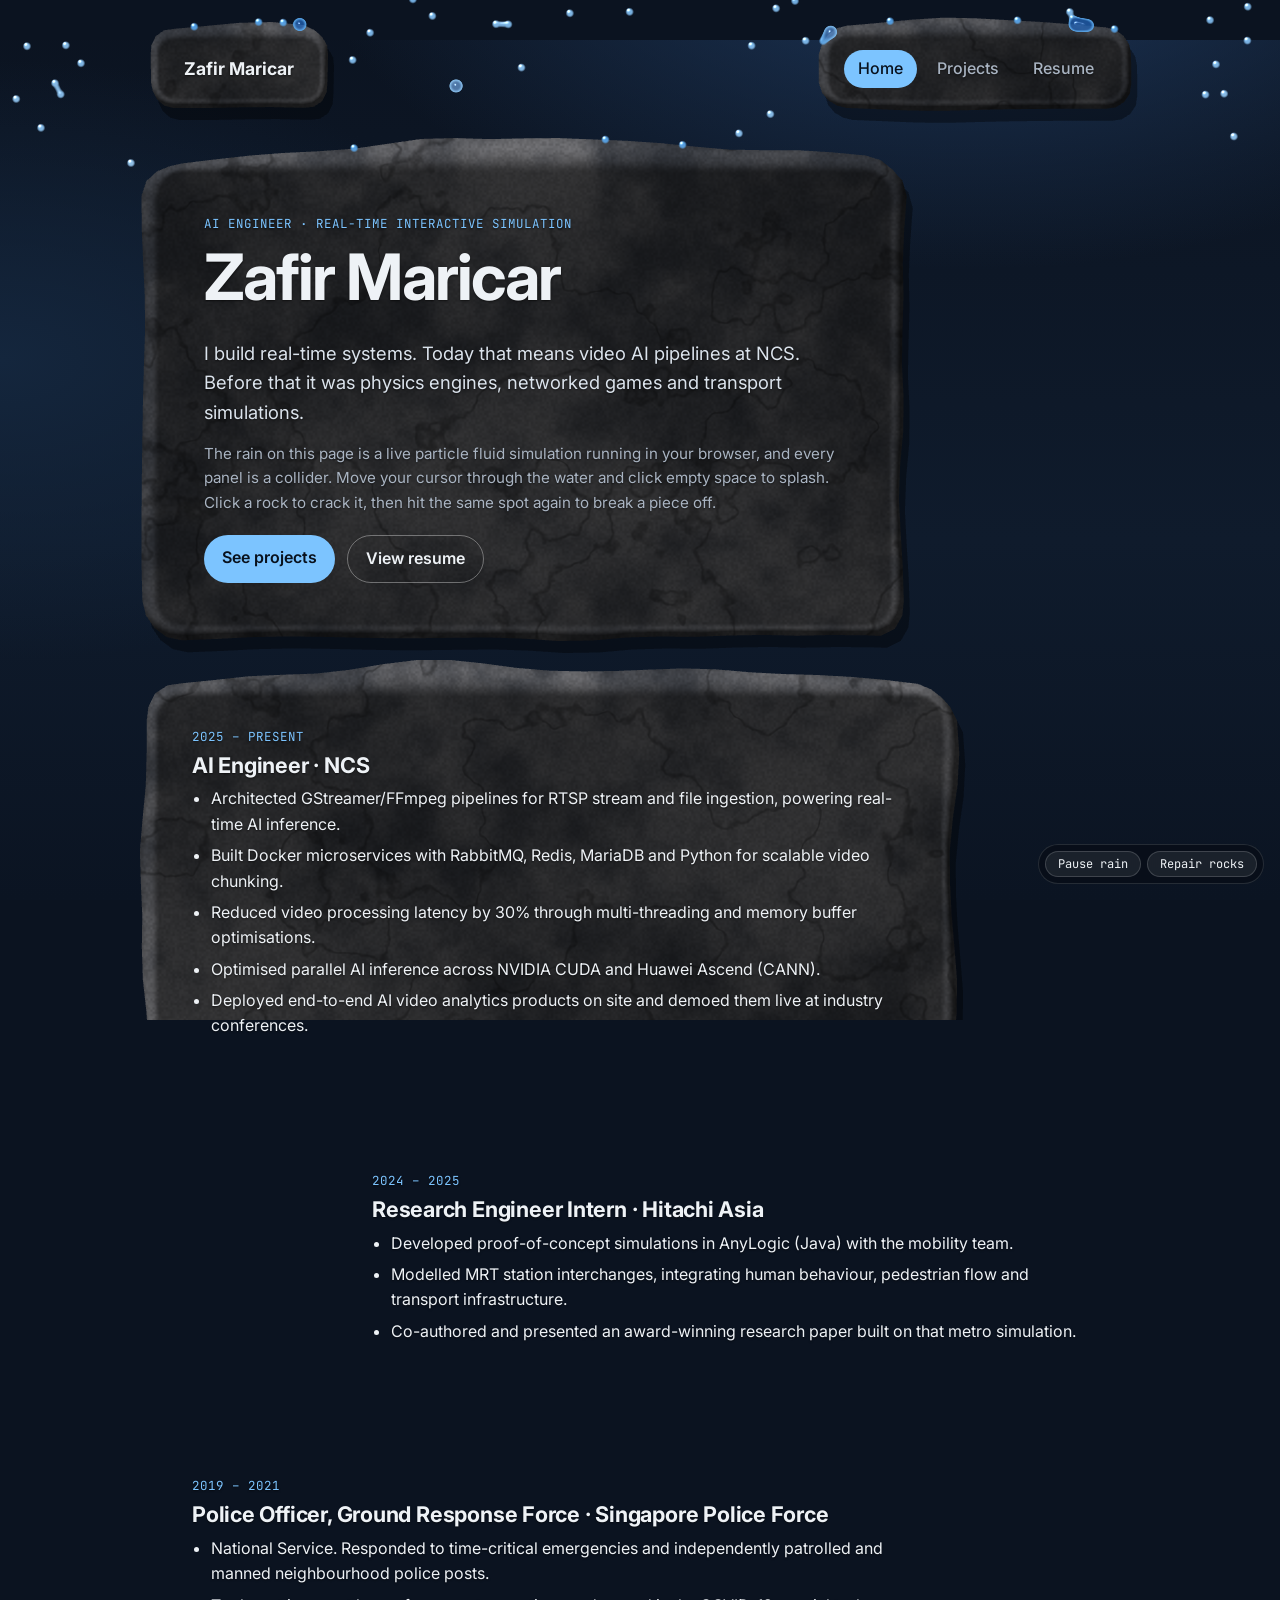
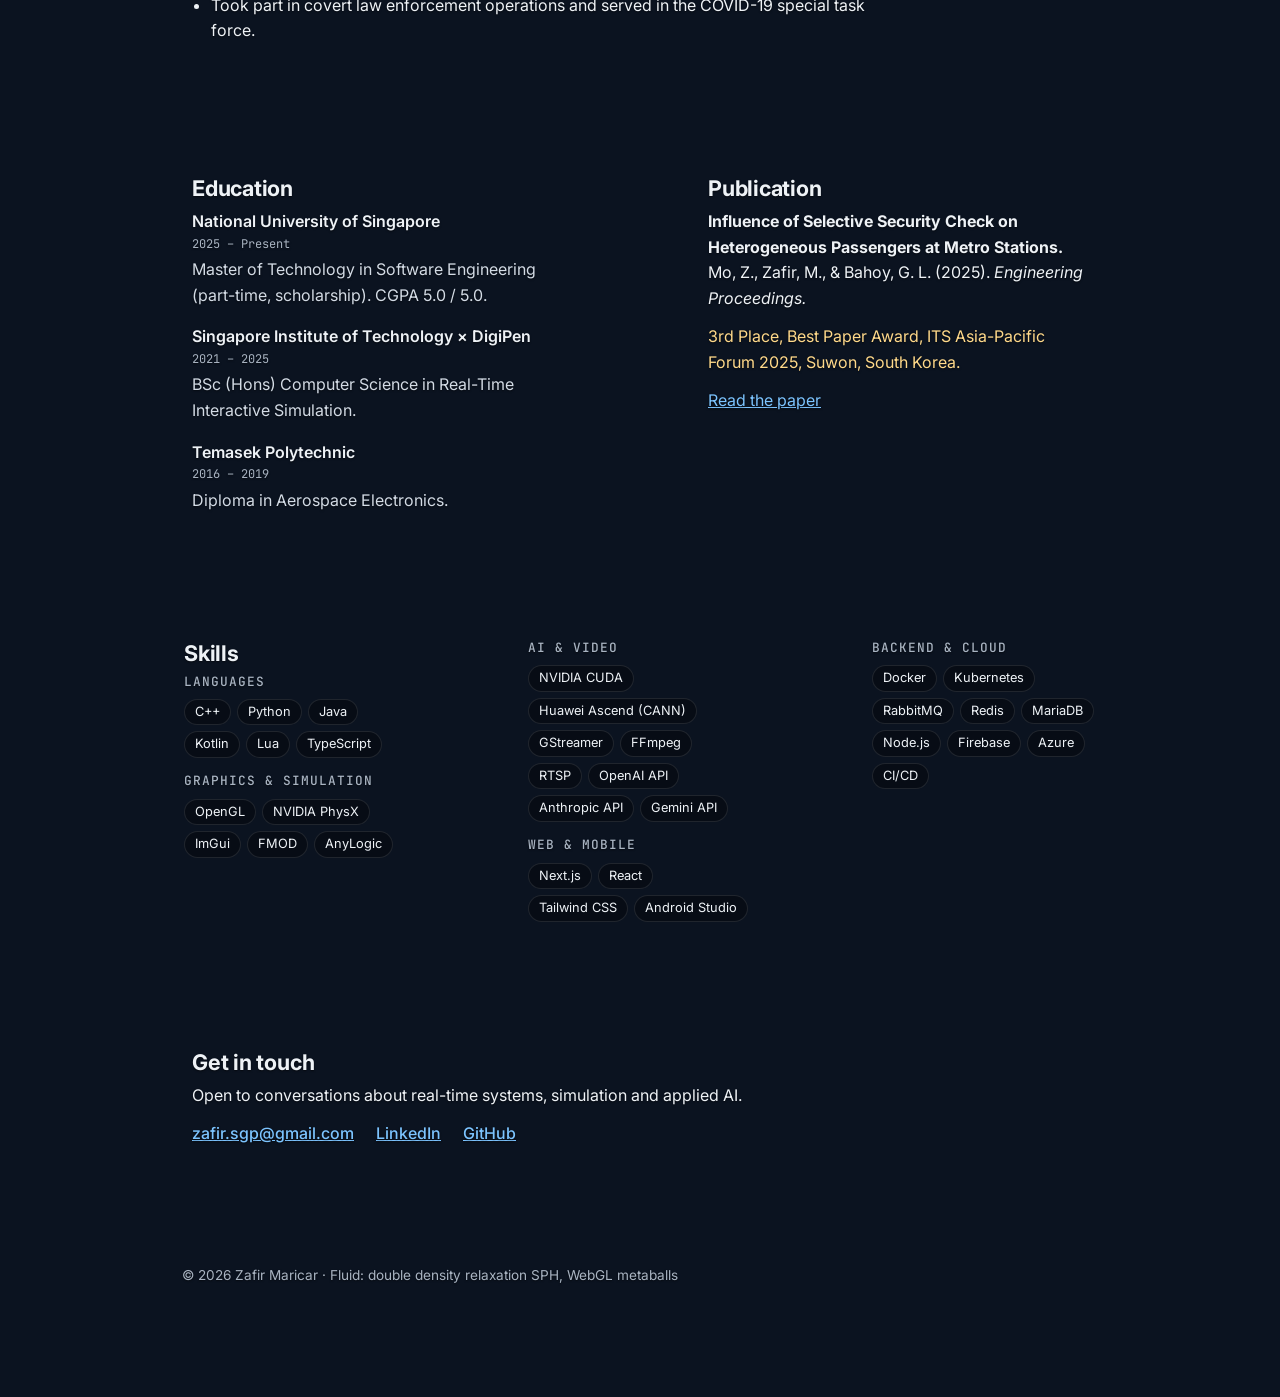
==== commit d79cb9f3: "Update the resume: portfolio and LinkedIn links The contact line now links to zafirmaricar.github.io" ====
--- a/index.html
+++ b/index.html
@@ -316,14 +316,14 @@
       <section class="page stack" data-page="resume" hidden>
         <div class="resume-head">
           <h1 class="rock resume-title">Resume</h1>
-          <div class="rock resume-download"><a class="button" href="assets/docs/Zafir_Maricar_Resume.pdf?v=2a6d3c78" download="Zafir_Maricar_Resume.pdf">Download PDF</a></div>
+          <div class="rock resume-download"><a class="button" href="assets/docs/Zafir_Maricar_Resume.pdf?v=00cdd10d" download="Zafir_Maricar_Resume.pdf">Download PDF</a></div>
         </div>
         <div class="rock resume">
-          <object class="resume-frame" data="assets/docs/Zafir_Maricar_Resume.pdf?v=2a6d3c78#view=FitH" type="application/pdf" aria-label="Resume of Zafir Maricar">
-            <p class="resume-fallback">Your browser can't show the PDF here. <a href="assets/docs/Zafir_Maricar_Resume.pdf?v=2a6d3c78" target="_blank" rel="noopener">Open the resume</a> instead.</p>
+          <object class="resume-frame" data="assets/docs/Zafir_Maricar_Resume.pdf?v=00cdd10d#view=FitH" type="application/pdf" aria-label="Resume of Zafir Maricar">
+            <p class="resume-fallback">Your browser can't show the PDF here. <a href="assets/docs/Zafir_Maricar_Resume.pdf?v=00cdd10d" target="_blank" rel="noopener">Open the resume</a> instead.</p>
           </object>
-          <a class="resume-page" href="assets/docs/Zafir_Maricar_Resume.pdf?v=2a6d3c78" target="_blank" rel="noopener">
-            <img src="assets/img/resume.webp?v=d87d800e" width="1192" height="1684" alt="Resume of Zafir Maricar. Opens the PDF." loading="lazy" decoding="async">
+          <a class="resume-page" href="assets/docs/Zafir_Maricar_Resume.pdf?v=00cdd10d" target="_blank" rel="noopener">
+            <img src="assets/img/resume.webp?v=b44e8e38" width="1192" height="1684" alt="Resume of Zafir Maricar. Opens the PDF." loading="lazy" decoding="async">
           </a>
         </div>
       </section>
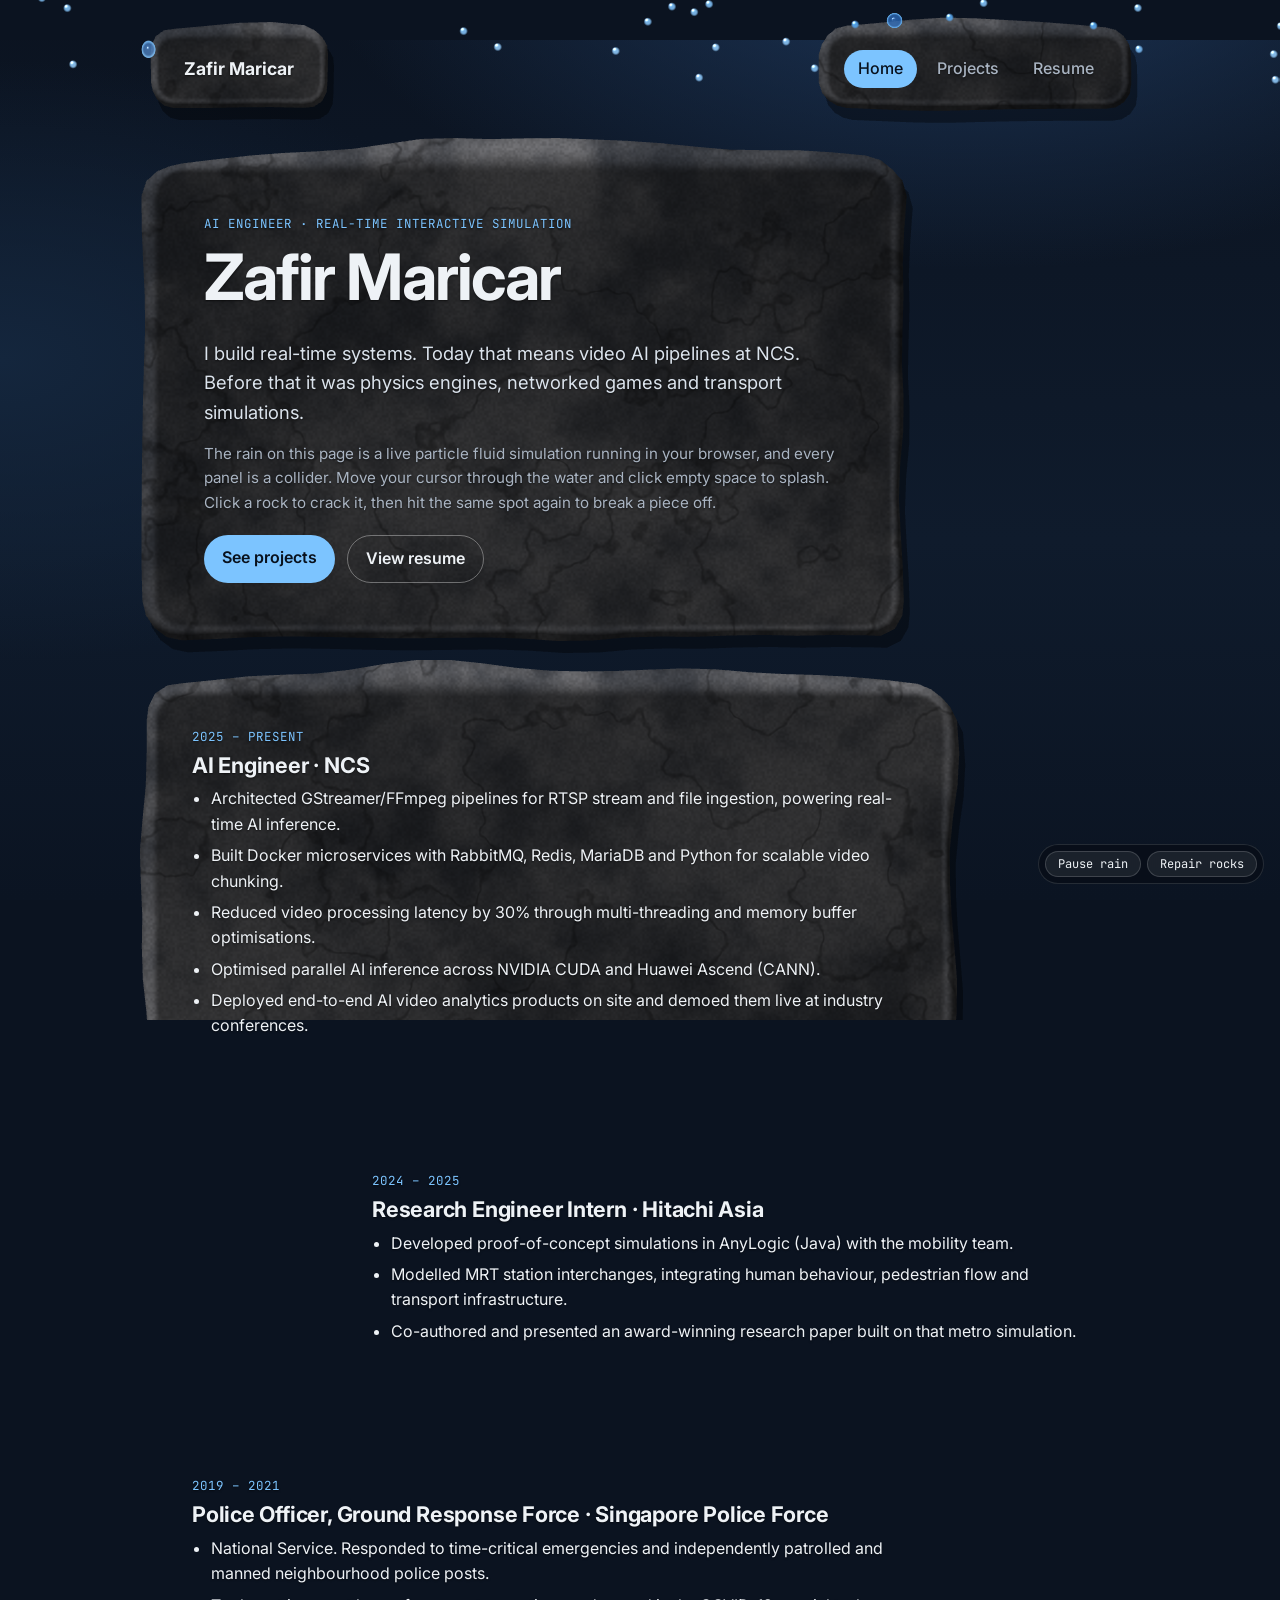
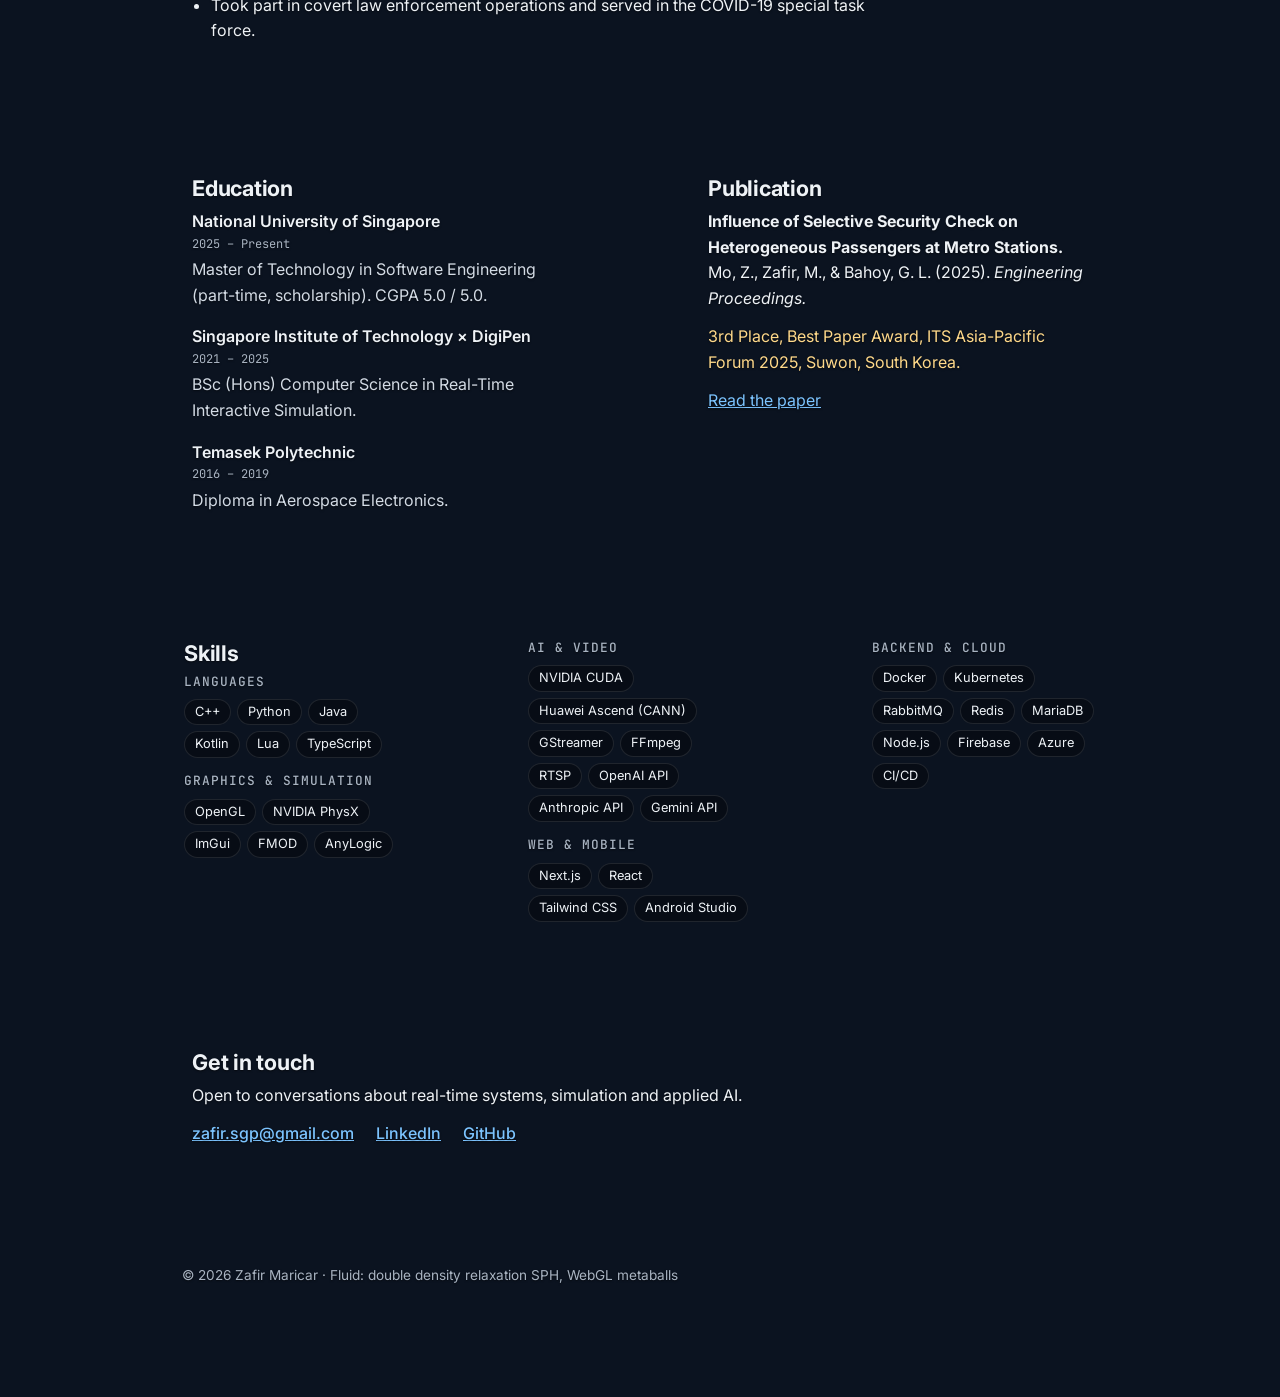
==== commit 8df88923: "Tilt a phone to turn gravity for the rain and ducks A Tilt button next to Repair rocks, shown on tou" ====
--- a/index.html
+++ b/index.html
@@ -339,6 +339,7 @@
   <div class="hud" role="group" aria-label="Simulation controls">
     <button id="rain-toggle" type="button">Pause rain</button>
     <button id="repair" type="button">Repair rocks</button>
+    <button id="tilt" type="button" aria-pressed="false" hidden>Tilt</button>
   </div>
 
   <script src="js/rocks.js"></script>
--- a/css/style.css
+++ b/css/style.css
@@ -95,6 +95,11 @@
   box-shadow: none;
   text-shadow: 0 1px 2px rgba(0, 0, 0, 0.55);
 }
+/* When the browser composites without the GPU (Edge and Chrome fall back to
+   this after GPU trouble), an opaque video, iframe or PDF viewer wrongly hides
+   the canvas in a band around it, taking the stone and rain with it. A layer
+   that isn't quite opaque never hides what's under it. */
+.sim-on .media, .sim-on .resume-frame { opacity: 0.999; }
 
 .site-header {
   display: flex;
@@ -381,6 +386,8 @@
   cursor: pointer;
 }
 .hud button:hover { background: rgba(255, 255, 255, 0.16); }
+.hud #tilt[aria-pressed="true"] { background: var(--accent); border-color: var(--accent); color: var(--accent-ink); }
+.hud button:disabled { opacity: 0.5; text-decoration: line-through; cursor: default; }
 
 :focus-visible { outline: 2px solid var(--accent); outline-offset: 3px; }
 
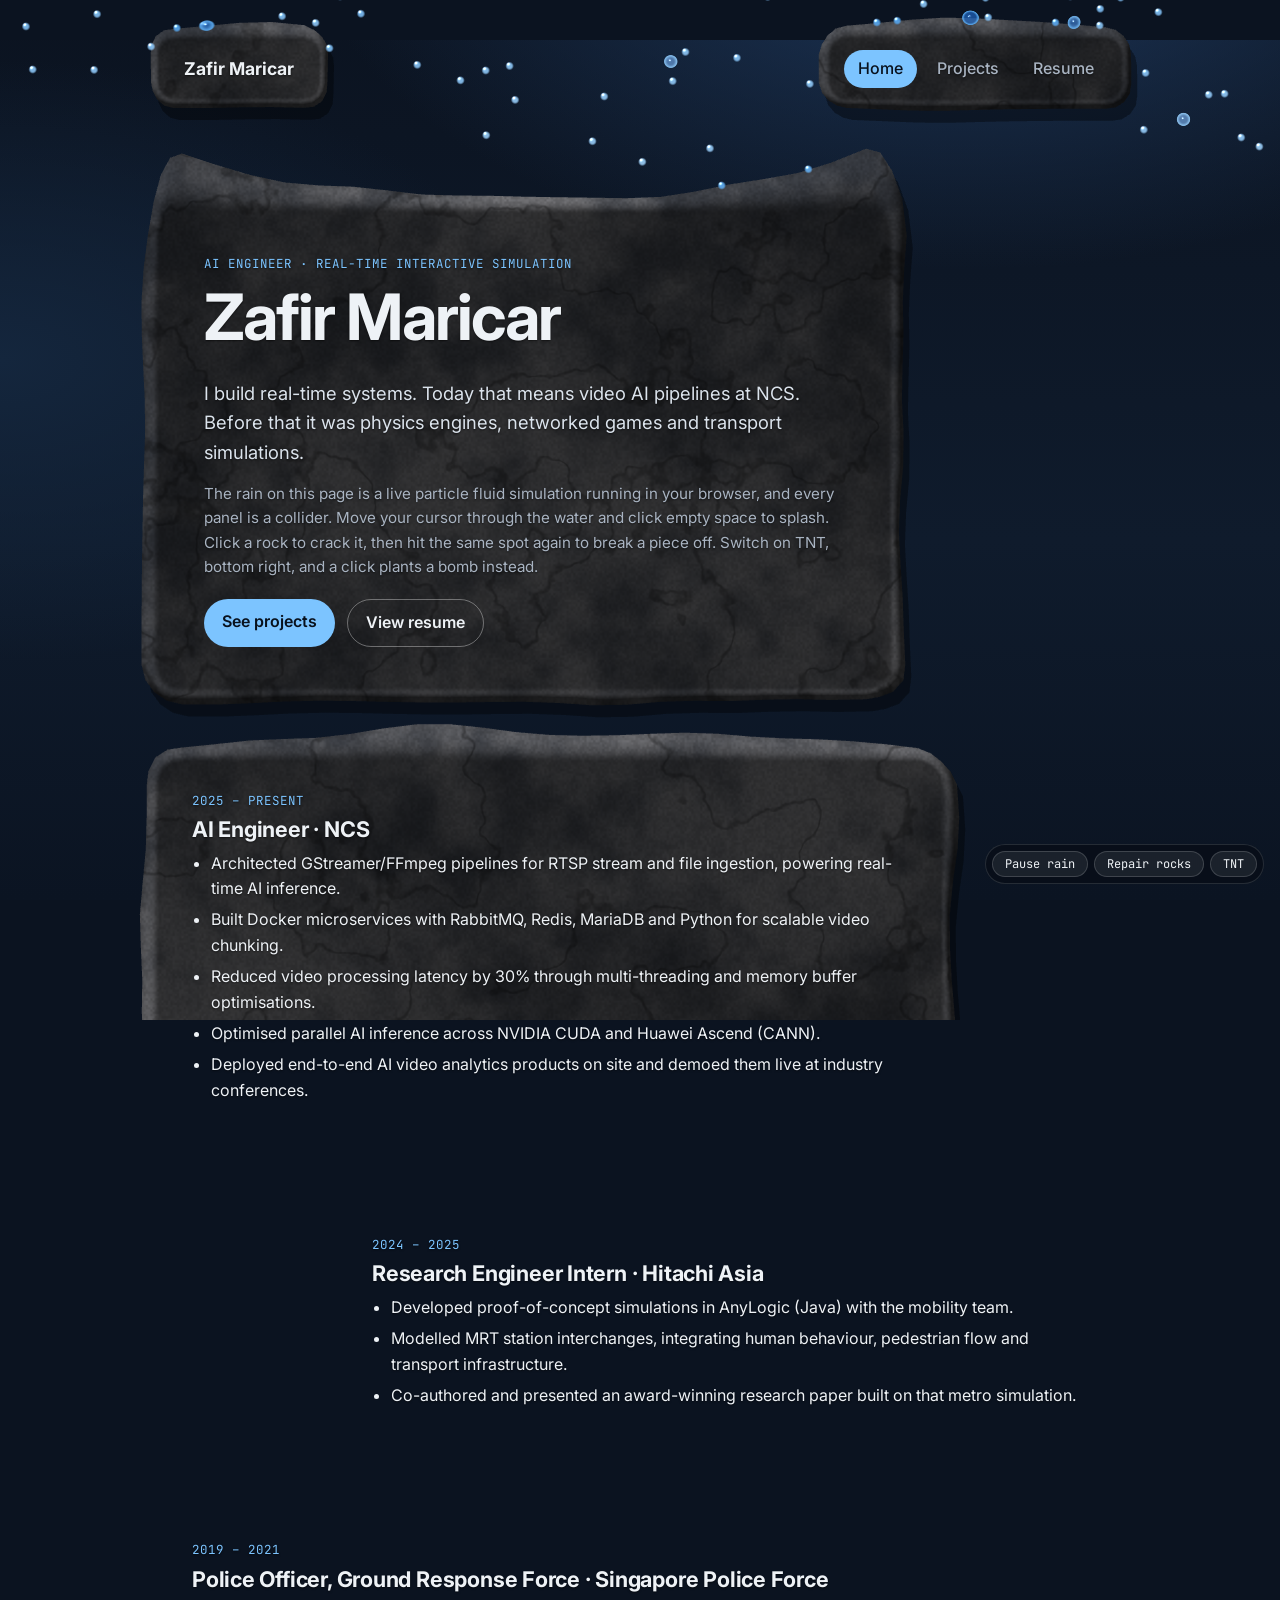
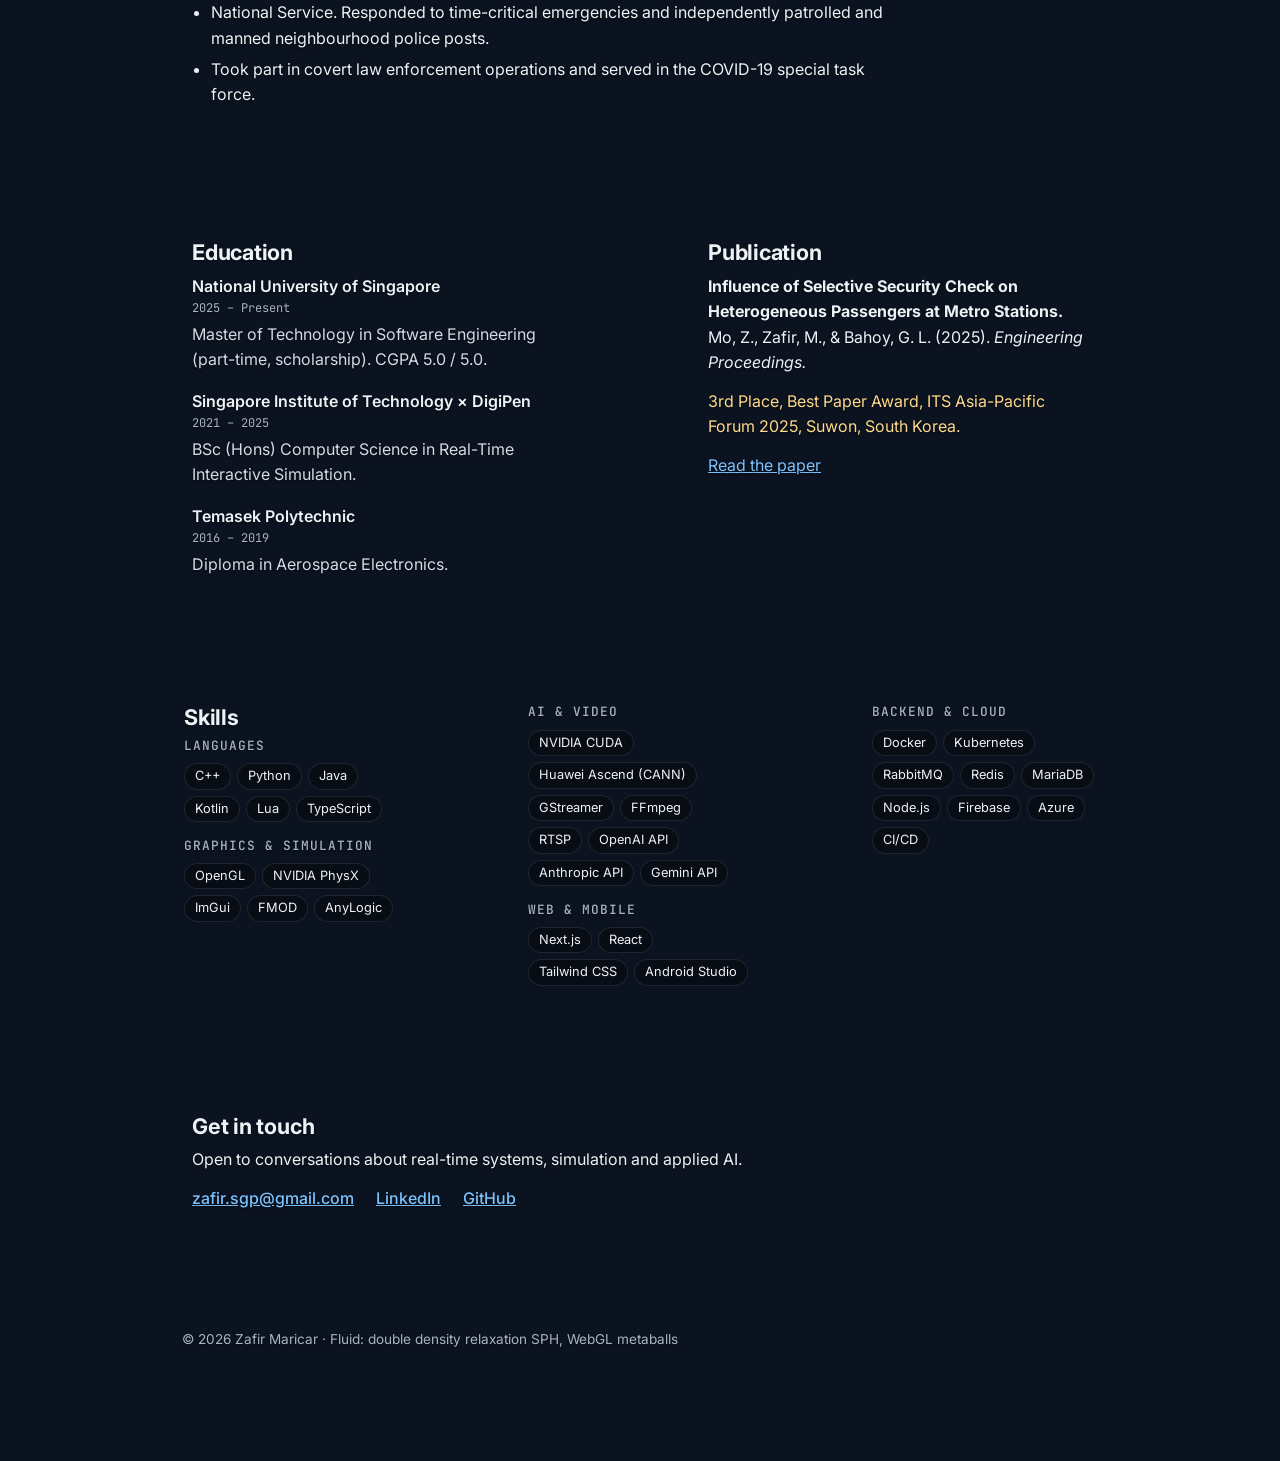
==== commit a6457144: "Give the hero rock a pond top and add TNT bombs The big rock at the top of Home now has a concave to" ====
--- a/index.html
+++ b/index.html
@@ -27,11 +27,11 @@
     <main>
       <!-- Home -->
       <section class="page stack" data-page="home">
-        <div class="rock hero">
+        <div class="rock hero pond">
           <p class="eyebrow">AI Engineer · Real-Time Interactive Simulation</p>
           <h1>Zafir Maricar</h1>
           <p class="lede">I build real-time systems. Today that means video AI pipelines at NCS. Before that it was physics engines, networked games and transport simulations.</p>
-          <p class="hint">The rain on this page is a live particle fluid simulation running in your browser, and every panel is a collider. Move your cursor through the water and click empty space to splash. Click a rock to crack it, then hit the same spot again to break a piece off.</p>
+          <p class="hint">The rain on this page is a live particle fluid simulation running in your browser, and every panel is a collider. Move your cursor through the water and click empty space to splash. Click a rock to crack it, then hit the same spot again to break a piece off. Switch on TNT, bottom right, and a click plants a bomb instead.</p>
           <div class="cta">
             <a class="button" href="#projects">See projects</a>
             <a class="button ghost" href="#resume">View resume</a>
@@ -339,6 +339,7 @@
   <div class="hud" role="group" aria-label="Simulation controls">
     <button id="rain-toggle" type="button">Pause rain</button>
     <button id="repair" type="button">Repair rocks</button>
+    <button id="tnt" type="button" aria-pressed="false" title="When on, clicking a rock plants a bomb">TNT</button>
     <button id="tilt" type="button" aria-pressed="false" hidden>Tilt</button>
   </div>
 
@@ -347,6 +348,7 @@
   <script src="js/renderer.js"></script>
   <script src="js/fracture.js"></script>
   <script src="js/ducks.js"></script>
+  <script src="js/tnt.js"></script>
   <script src="js/media.js"></script>
   <script src="js/main.js"></script>
 </body>
--- a/css/style.css
+++ b/css/style.css
@@ -156,6 +156,9 @@
 }
 
 .hero { padding: 40px 44px; }
+/* The pond rock's lips rise up to 60px above its top (30px on phones);
+   keep them clear of the header rocks. */
+.hero.pond { margin-top: 40px; }
 .lede { font-size: 1.15rem; color: #dbe3ec; max-width: 40rem; }
 .hint { color: var(--muted); font-size: 0.95rem; max-width: 40rem; }
 
@@ -359,6 +362,88 @@
 }
 .rock.chunk { will-change: transform; }
 
+/* TNT: a planted bundle with a burning fuse (tnt.js), then the blast. */
+.tnt-armed .rock { cursor: crosshair; }
+.tnt {
+  position: absolute;
+  left: 0;
+  top: 0;
+  overflow: visible;
+  transform-origin: 20px 37px;
+  filter: drop-shadow(0 2px 2px rgba(0, 0, 0, 0.5));
+}
+.tnt.hot { animation: tnt-hot 0.16s ease-in-out infinite alternate; }
+@keyframes tnt-hot {
+  to { filter: drop-shadow(0 0 7px rgba(255, 96, 40, 0.95)) brightness(1.25); }
+}
+.tnt-flicker { animation: tnt-flicker 0.12s linear infinite alternate; }
+@keyframes tnt-flicker {
+  from { transform: scale(0.8) rotate(0deg); opacity: 0.85; }
+  to { transform: scale(1.15) rotate(25deg); opacity: 1; }
+}
+.boom { position: absolute; width: 0; height: 0; }
+.boom i { position: absolute; left: 0; top: 0; border-radius: 50%; }
+.boom-flash {
+  width: calc(var(--r) * 2.2);
+  height: calc(var(--r) * 2.2);
+  margin: calc(var(--r) * -1.1) 0 0 calc(var(--r) * -1.1);
+  background: radial-gradient(circle, #fffbe8 0%, #ffe07a 18%, rgba(255, 140, 40, 0.85) 40%, rgba(255, 80, 20, 0.35) 58%, rgba(255, 60, 0, 0) 70%);
+  animation: boom-flash 0.5s ease-out forwards;
+}
+@keyframes boom-flash {
+  0% { transform: scale(0.15); opacity: 1; }
+  45% { opacity: 0.95; }
+  100% { transform: scale(1.1); opacity: 0; }
+}
+.boom-ring {
+  width: calc(var(--r) * 2);
+  height: calc(var(--r) * 2);
+  margin: calc(var(--r) * -1) 0 0 calc(var(--r) * -1);
+  border: 3px solid rgba(255, 236, 200, 0.75);
+  animation: boom-ring 0.45s ease-out forwards;
+}
+@keyframes boom-ring {
+  from { transform: scale(0.2); opacity: 1; }
+  to { transform: scale(1.5); opacity: 0; border-width: 1px; }
+}
+.boom-ember {
+  width: 5px;
+  height: 5px;
+  margin: -2.5px 0 0 -2.5px;
+  background: #ffd36a;
+  box-shadow: 0 0 6px 2px rgba(255, 140, 40, 0.8);
+  animation: boom-ember 0.75s cubic-bezier(0.2, 0.7, 0.4, 1) forwards;
+}
+@keyframes boom-ember {
+  from { transform: translate(0, 0); opacity: 1; }
+  to { transform: translate(var(--dx), var(--dy)); opacity: 0; }
+}
+.boom-smoke {
+  width: var(--s);
+  height: var(--s);
+  margin: calc(var(--s) / -2) 0 0 calc(var(--s) / -2);
+  background: radial-gradient(circle, rgba(132, 126, 118, 0.8) 0%, rgba(96, 92, 86, 0.45) 45%, rgba(80, 78, 74, 0) 70%);
+  opacity: 0;
+  animation: boom-smoke 1.5s ease-out var(--t) forwards;
+}
+@keyframes boom-smoke {
+  0% { transform: translate(0, 0) scale(0.3); opacity: 0.95; }
+  100% { transform: translate(var(--dx), var(--dy)) scale(1.5); opacity: 0; }
+}
+/* The page jolts with each blast: text, stone and chunks together. */
+.shaking .wrap, .shaking #sim-layer, .shaking #chunks { animation: shake 0.42s ease-out; }
+@keyframes shake {
+  0%, 100% { transform: translate(0, 0); }
+  12% { transform: translate(-5px, 4px); }
+  28% { transform: translate(5px, -4px); }
+  44% { transform: translate(-3px, -2px); }
+  62% { transform: translate(2px, 2px); }
+  80% { transform: translate(-1px, 1px); }
+}
+@media (prefers-reduced-motion: reduce) {
+  .shaking .wrap, .shaking #sim-layer, .shaking #chunks { animation: none; }
+}
+
 .hud {
   position: fixed;
   right: 16px;
@@ -387,6 +472,8 @@
 }
 .hud button:hover { background: rgba(255, 255, 255, 0.16); }
 .hud #tilt[aria-pressed="true"] { background: var(--accent); border-color: var(--accent); color: var(--accent-ink); }
+.hud #tnt[aria-pressed="true"] { background: #e2412b; border-color: #ff6a4f; color: #fff; }
+.hud #tnt[aria-pressed="true"]:hover { background: #f05a42; }
 .hud button:disabled { opacity: 0.5; text-decoration: line-through; cursor: default; }
 
 :focus-visible { outline: 2px solid var(--accent); outline-offset: 3px; }
@@ -401,6 +488,8 @@
   .wrap { padding: 0 26px; }
   .rock { padding: 22px 20px; }
   .hero { padding: 28px 22px; }
+  .hero.pond { margin-top: 24px; }
+  .hud button { padding: 4px 10px; }
   .site-header { margin-top: 28px; }
   .grid-2 { grid-template-columns: 1fr; }
   .skills { flex-direction: column; }
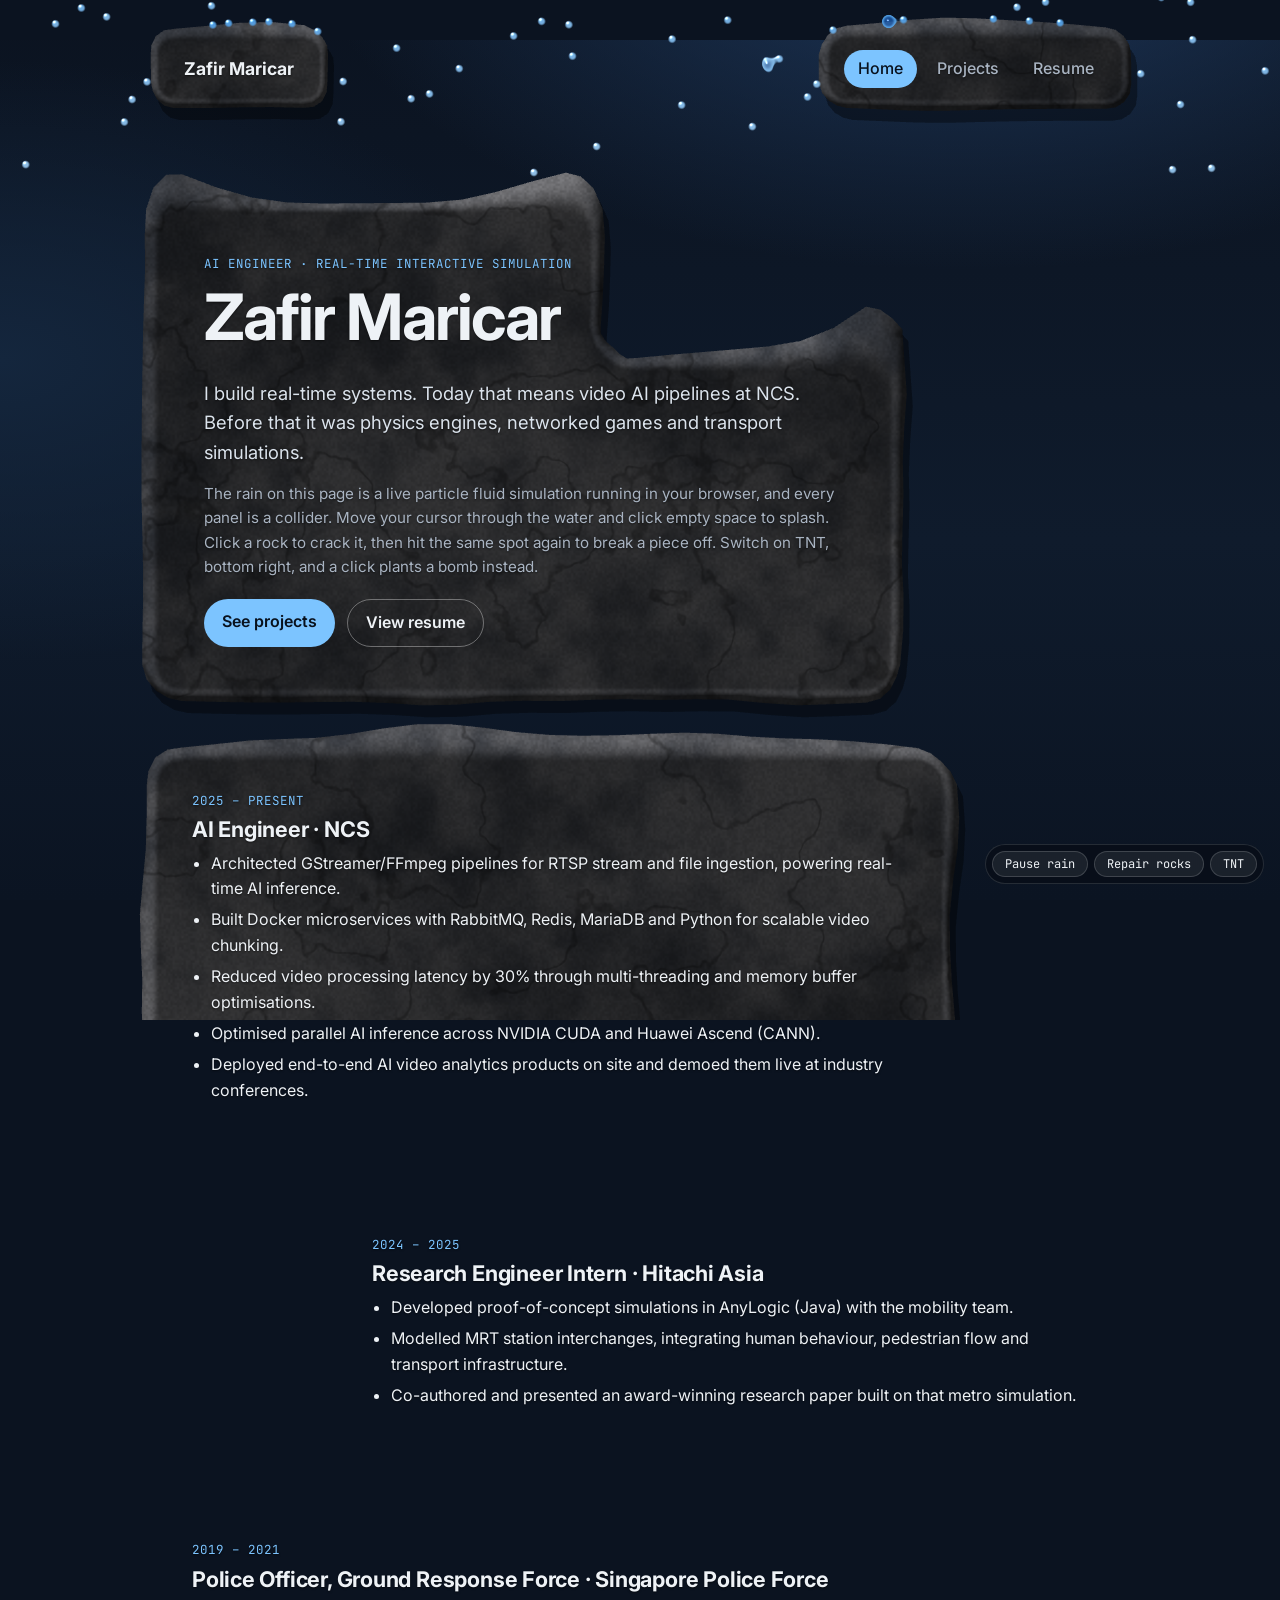
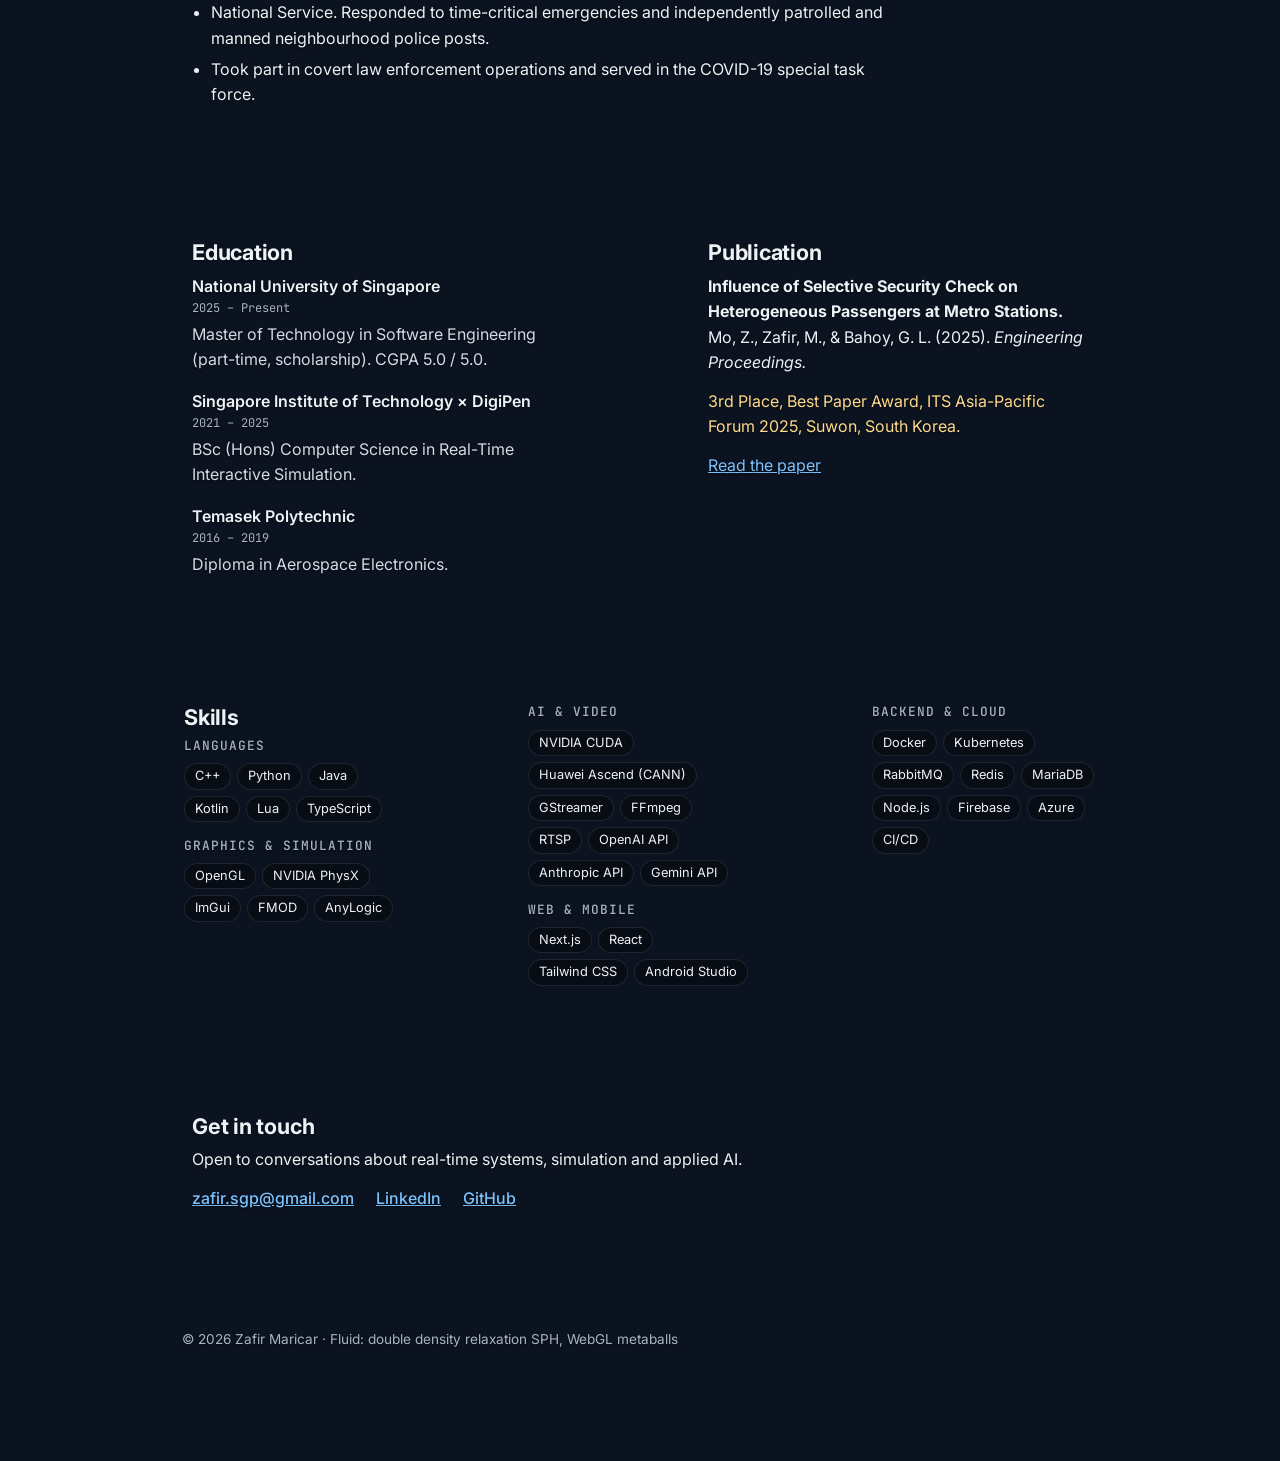
==== commit 016c61e6: "Add the Pixel Nuclear Reactor A new page at reactor/: a pixel-art cross section of a small modular r" ====
--- a/index.html
+++ b/index.html
@@ -132,6 +132,29 @@
           <p class="lede">Engines, games, apps and hackathon builds, mostly from scratch.</p>
         </div>
 
+        <article class="rock project featured">
+          <div class="media" style="aspect-ratio: 16 / 9">
+            <video class="clip" data-poster="assets/img/projects/pixel-reactor-1.webp" width="960" height="540" muted loop playsinline preload="none" aria-label="Pixel Nuclear Reactor clip: the plant at full power, then a SCRAM drops the control rods and the town's lights go out">
+              <source src="assets/img/projects/pixel-reactor-1.mp4" type='video/mp4; codecs="avc1.640028"'>
+              <source src="assets/img/projects/pixel-reactor-1.webm" type='video/webm; codecs="vp9"'>
+            </video>
+          </div>
+          <div class="featured-text">
+            <p class="eyebrow">Interactive Simulation · Personal Project</p>
+            <h2>Pixel Nuclear Reactor</h2>
+            <p class="role">Solo · Simulation, Art &amp; UI</p>
+            <ul>
+              <li>A pixel-art small modular reactor you can run in your browser: pull the rods, trip the pumps and keep the town's lights on.</li>
+              <li>Real reactor physics, simplified: point kinetics with six delayed-neutron groups, temperature feedback, decay heat, passive cooling and a protection system.</li>
+              <li>Written from scratch in JavaScript and Canvas 2D with no libraries, at 60 fps on phones.</li>
+            </ul>
+          </div>
+          <div class="featured-meta">
+            <ul class="chips"><li>JavaScript</li><li>Canvas 2D</li><li>Numerical Methods</li><li>Control Systems</li></ul>
+            <div class="cta"><a class="button" href="reactor/">Run the reactor</a></div>
+          </div>
+        </article>
+
         <div class="grid-2">
           <article class="rock project">
             <div class="gallery">
--- a/css/style.css
+++ b/css/style.css
@@ -144,6 +144,33 @@
   grid-template-columns: repeat(2, minmax(0, 1fr));
   align-items: start;
   gap: var(--gap) var(--rock-gap);
+}
+
+/* The featured project spans the page: its clip, with the chips and button
+   under it, beside the text. Where there isn't room they stack. The grid
+   doesn't hang off .stack so a broken-off chunk, cloned outside it, keeps
+   the same layout. */
+.stack > article.rock.featured { max-width: none; }
+.rock.featured {
+  display: grid;
+  grid-template-columns: minmax(0, 5fr) minmax(0, 4fr);
+  grid-template-rows: auto 1fr;
+  grid-template-areas: "media text" "meta text";
+  align-items: start;
+  gap: 18px 32px;
+}
+.featured > .media { grid-area: media; margin: 0; }
+.featured-text { grid-area: text; }
+.featured-meta { grid-area: meta; }
+.featured-text > :last-child { margin-bottom: 0; }
+.featured-meta .chips { margin-top: 0; }
+.featured-meta .cta { margin-top: 16px; }
+@media (max-width: 860px) {
+  .rock.featured {
+    grid-template-columns: minmax(0, 1fr);
+    grid-template-rows: none;
+    grid-template-areas: "media" "text" "meta";
+  }
 }
 
 .eyebrow {
@@ -489,6 +516,9 @@
   .rock { padding: 22px 20px; }
   .hero { padding: 28px 22px; }
   .hero.pond { margin-top: 24px; }
+  /* Break the eyebrow after "Real-Time" at every phone width, so the top
+     right of the hero stays clear for its lower pond. */
+  .hero .eyebrow { max-width: 18em; }
   .hud button { padding: 4px 10px; }
   .site-header { margin-top: 28px; }
   .grid-2 { grid-template-columns: 1fr; }
